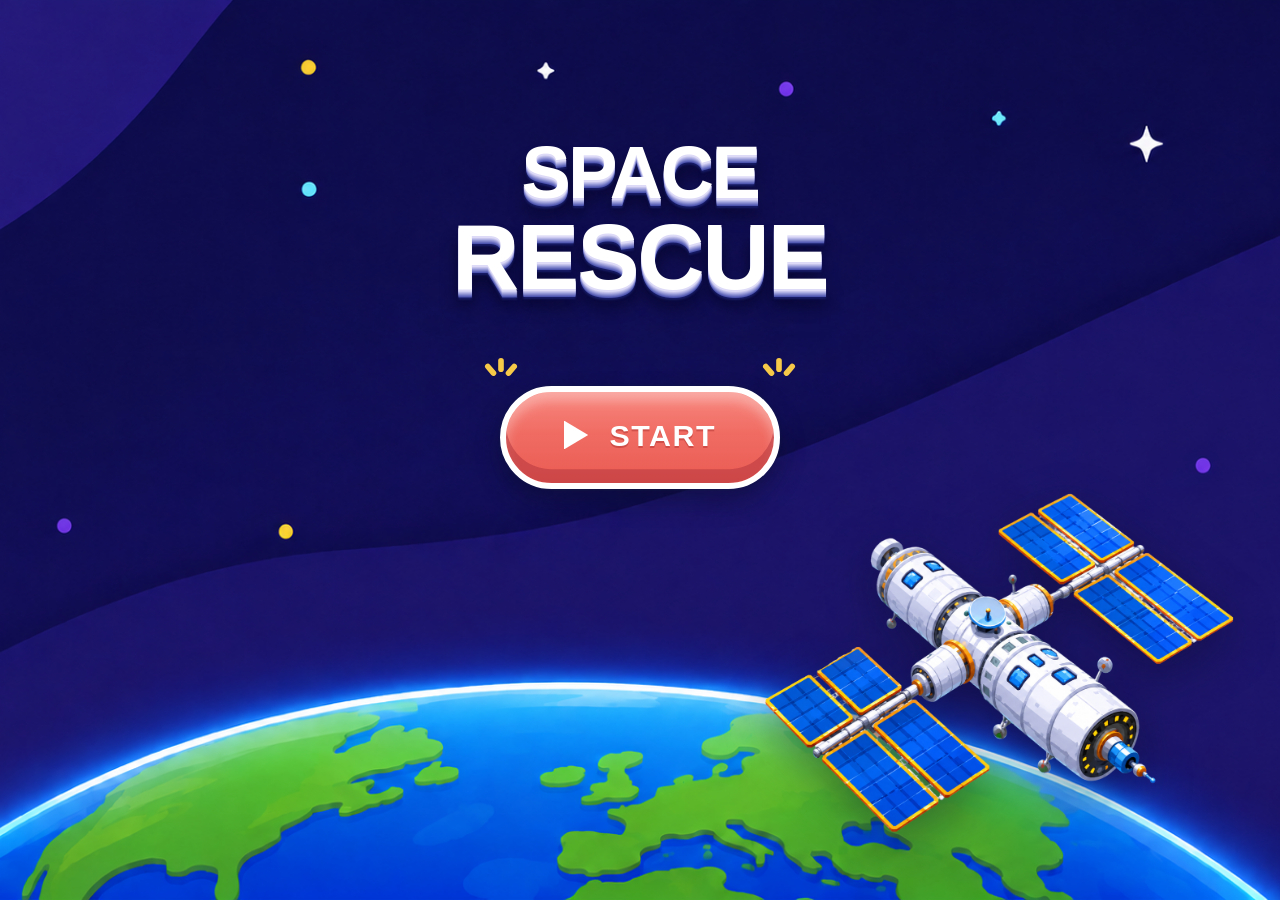
==== index.html @ 8f6629aa "Implement Space Rescue game with meteor defense mechanics, sound effects, background, and start scre" ====
<!DOCTYPE html>
<html lang="en">
<head>
  <meta charset="utf-8">
  <meta name="viewport" content="width=device-width, initial-scale=1">
  <title>Space Rescue</title>
  <link rel="stylesheet" href="css/space.css">
  <link rel="stylesheet" href="css/game.css">
</head>
<body class="pre-start">
  <canvas id="space-bg"></canvas>

  <!-- Starting screen: full-bleed cartoon backdrop, station + title + start -->
  <div id="start-screen">
    <img id="start-station" src="assets/spaceStation.png" alt="Space station orbiting above Earth">
    <div class="start-content">
      <h1 class="start-title">
        <span class="title-space">SPACE</span>
        <span class="title-rescue">RESCUE</span>
      </h1>
      <button type="button" id="start-btn">START</button>
    </div>
  </div>

  <!-- ============ Angle defence game ============ -->
  <div id="game">
    <!-- top banner: prompt on the left, meteor counter + lives on the right -->
    <div id="hud">
      <p id="prompt">Read the protractor — which angle is the meteor coming in on?</p>
      <div id="hud-stats">
        <span id="round-label">Meteor 1 / 8</span>
        <span id="lives" aria-label="Shields remaining"></span>
      </div>
    </div>

    <!-- play area: protractor rays, meteor, cannon -->
    <div id="arena">
      <svg id="angle-svg" aria-hidden="true"></svg>
      <img id="meteor" src="assets/meteor.png" alt="Incoming meteor">
      <div id="cannon">
        <img id="cannon-barrel" src="assets/Canon1.svg" alt="">
        <img id="cannon-base" src="assets/Canon2.svg" alt="Cannon">
      </div>
    </div>

    <!-- answer pad -->
    <div id="options" role="group" aria-label="Angle choices"></div>

    <!-- full-screen red wash when the cannon takes a hit -->
    <div id="damage-flash" aria-hidden="true"></div>

    <!-- end-of-run overlay -->
    <div id="result" class="hide">
      <h2 id="result-title">Mission complete</h2>
      <p id="result-text"></p>
      <button type="button" id="again-btn">PLAY AGAIN</button>
    </div>
  </div>

  <script src="export/space-background.js"></script>
  <script src="js/space-init.js"></script>
  <script src="js/sfx.js"></script>
  <script src="js/game.js"></script>
  <script src="js/start-screen.js"></script>
</body>
</html>
---- css/space.css ----
/* Space background styling — full-viewport canvas behind all content */
html, body {
  margin: 0;
  padding: 0;
  height: 100%;
  background: #0d1147;
  overflow: hidden;
}

#space-bg {
  position: fixed;
  inset: 0;
  width: 100%;
  height: 100%;
  display: block;
  z-index: 0;
}
---- css/game.css ----
/* ============ Space Rescue — angle defence game ============ */

#game {
  position: fixed;
  inset: 0;
  z-index: 1;
  display: flex;
  flex-direction: column;
  font-family: "Arial Rounded MT Bold", "Trebuchet MS", "Segoe UI", Verdana, sans-serif;
}

/* --- HUD banner --- */
#hud {
  display: flex;
  align-items: center;
  gap: 16px;
  margin: 18px 22px 0;
}

#prompt {
  flex: 1;
  margin: 0;
  padding: 0.7em 1.1em;
  border-radius: 14px;
  background: rgba(233, 238, 255, 0.94);
  color: #2b3fd1;
  font-size: clamp(0.95rem, 1.9vw, 1.25rem);
  font-weight: 700;
  box-shadow: 0 6px 18px rgba(5, 8, 30, 0.35);
  transition: background 0.25s ease, color 0.25s ease;
}

#prompt.good { background: rgba(224, 250, 227, 0.95); color: #157a3d; }
#prompt.bad  { background: rgba(255, 228, 226, 0.95); color: #c22a20; }

#hud-stats {
  display: flex;
  align-items: center;
  gap: 14px;
  padding: 0.55em 1em;
  border-radius: 14px;
  background: rgba(233, 238, 255, 0.94);
  color: #23307c;
  font-weight: 700;
  font-size: clamp(0.85rem, 1.6vw, 1.05rem);
  box-shadow: 0 6px 18px rgba(5, 8, 30, 0.35);
}

#lives { display: flex; gap: 5px; }

#lives i {
  width: 16px;
  height: 16px;
  border-radius: 50%;
  background: radial-gradient(circle at 35% 35%, #8fe4ff, #2b8fd6);
  box-shadow: 0 0 6px rgba(90, 190, 255, 0.8);
}

#lives i.lost {
  background: rgba(35, 48, 124, 0.25);
  box-shadow: none;
}

/* --- Arena --- */
#arena {
  position: relative;
  flex: 1;
  overflow: hidden;
}

#angle-svg {
  position: absolute;
  inset: 0;
  width: 100%;
  height: 100%;
}

#meteor {
  position: absolute;
  left: 0;
  top: 0;
  width: clamp(110px, 13vw, 190px);
  z-index: 4;                /* rides in front of the cannon on a collision */
  will-change: transform;
  pointer-events: none;
  -webkit-user-select: none;
  user-select: none;
  filter: drop-shadow(0 0 18px rgba(255, 160, 60, 0.55));
  visibility: hidden;
}

/* --- Cannon: dome base + pivoting barrel --- */
#cannon {
  position: absolute;
  left: 50%;
  bottom: 0;
  /* the dome art has ~7% transparent padding under its visible edge —
     sink by that much so the dome sits flush on the answer bar */
  transform: translateX(-50%) translateY(7%);
  width: clamp(190px, 22vw, 300px);
  pointer-events: none;
}

#cannon-base {
  position: relative;
  display: block;
  width: 100%;
  z-index: 2;
}

#cannon-barrel {
  position: absolute;
  left: 50%;
  bottom: 2%;
  width: 26%;
  z-index: 3;   /* housing rides in front of the dome, as in the concept art */
  /* pivot near the barrel's foot, at the dome's centre point */
  transform-origin: 50% 90%;
  transform: translateX(-50%) rotate(0deg);
  transition: transform 0.28s cubic-bezier(0.34, 1.4, 0.5, 1);
}

/* cannon bolt */
.bolt {
  position: absolute;
  left: 0;
  top: 0;
  width: 46px;
  height: 10px;
  border-radius: 6px;
  background: linear-gradient(90deg, rgba(120, 220, 255, 0), #baf1ff 55%, #ffffff);
  box-shadow: 0 0 14px rgba(120, 220, 255, 0.9);
  pointer-events: none;
}

/* meteor explosion: flash core + expanding ring */
.burst {
  position: absolute;
  z-index: 5;
  width: 24px;
  height: 24px;
  margin: -12px;
  border-radius: 50%;
  background: radial-gradient(circle, #fff8dd 0%, #ffd45e 40%, rgba(255, 122, 40, 0.85) 70%, transparent 72%);
  pointer-events: none;
  animation: burst-pop 0.55s ease-out forwards;
}

.burst::after {
  content: "";
  position: absolute;
  inset: -8px;
  border-radius: 50%;
  border: 4px solid rgba(255, 205, 110, 0.9);
  animation: burst-ring 0.55s ease-out forwards;
}

@keyframes burst-pop {
  0%   { transform: scale(0.4); opacity: 1; }
  70%  { transform: scale(4.2); opacity: 0.9; }
  100% { transform: scale(5.2); opacity: 0; }
}

@keyframes burst-ring {
  0%   { transform: scale(0.4); opacity: 1; }
  100% { transform: scale(3.4); opacity: 0; }
}

/* bigger, angrier variant for a cannon strike */
.burst.big { animation-duration: 0.75s; }
.burst.big::after { border-width: 6px; }

/* glowing debris flung out of an explosion; --dx/--dy set per particle */
.spark {
  position: absolute;
  z-index: 5;
  width: 9px;
  height: 9px;
  margin: -4.5px;
  border-radius: 50%;
  background: radial-gradient(circle at 35% 35%, #fff3c4, #ffb43d 60%, #ff7a28);
  box-shadow: 0 0 8px rgba(255, 170, 60, 0.9);
  pointer-events: none;
  animation: spark-fly 0.8s cubic-bezier(0.15, 0.6, 0.4, 1) forwards;
}

@keyframes spark-fly {
  0%   { transform: translate(0, 0) scale(1.1); opacity: 1; }
  100% { transform: translate(var(--dx), var(--dy)) scale(0.25); opacity: 0; }
}

/* soft smoke puffs that drift up and thin out after a strike */
.smoke {
  position: absolute;
  z-index: 5;
  width: 80px;
  height: 80px;
  margin: -40px;
  border-radius: 50%;
  background: radial-gradient(circle at 45% 40%,
    rgba(225, 228, 240, 0.9) 0%, rgba(168, 172, 192, 0.65) 40%,
    rgba(120, 124, 148, 0.35) 60%, transparent 74%);
  pointer-events: none;
  animation: smoke-rise 1.7s ease-out forwards;
}

@keyframes smoke-rise {
  0%   { transform: translate(var(--dx), 10px) scale(0.35); opacity: 0; }
  15%  { opacity: 0.95; }
  100% { transform: translate(calc(var(--dx) * 2.4), -150px) scale(2.3); opacity: 0; }
}

/* --- Answer pad --- */
#options {
  display: flex;
  gap: clamp(10px, 2vw, 26px);
  justify-content: center;
  padding: 16px clamp(12px, 4vw, 60px) 20px;
  background: rgba(233, 238, 255, 0.10);
  -webkit-backdrop-filter: blur(2px);
  backdrop-filter: blur(2px);
}

.opt-btn {
  flex: 1;
  max-width: 220px;
  padding: 0.75em 0.5em;
  cursor: pointer;
  border: 3px solid #ffffff;
  border-radius: 16px;
  background: linear-gradient(180deg, #f6f9ff 0%, #dfe7fb 100%);
  color: #23307c;
  font-family: inherit;
  font-size: clamp(1.05rem, 2.2vw, 1.5rem);
  font-weight: 800;
  box-shadow:
    inset 0 -0.28em 0 rgba(105, 122, 190, 0.35),
    0 8px 16px rgba(5, 8, 30, 0.4);
  transition: transform 0.1s ease;
  -webkit-tap-highlight-color: transparent;
}

.opt-btn:hover { transform: translateY(-2px); }
.opt-btn:active { transform: translateY(2px); }
.opt-btn:disabled { cursor: default; opacity: 0.85; }

.opt-btn.right {
  background: linear-gradient(180deg, #d9f7dd 0%, #a8e8b4 100%);
  color: #14672f;
  border-color: #eafff0;
}

.opt-btn.wrong {
  background: linear-gradient(180deg, #ffd9d5 0%, #f5a9a2 100%);
  color: #8f1f16;
  border-color: #ffecea;
}

/* --- Damage feedback --- */
#damage-flash {
  position: fixed;
  inset: 0;
  z-index: 5;
  background: radial-gradient(circle at 50% 85%, rgba(255, 60, 40, 0.55), rgba(200, 20, 10, 0.28));
  opacity: 0;
  pointer-events: none;
}

#damage-flash.on { animation: dmg-flash 0.6s ease-out; }

@keyframes dmg-flash {
  0% { opacity: 1; }
  100% { opacity: 0; }
}

#game.shake { animation: game-shake 0.5s linear; }

@keyframes game-shake {
  0%, 100% { transform: translate(0, 0); }
  10% { transform: translate(-14px, 6px); }
  25% { transform: translate(12px, -8px); }
  40% { transform: translate(-10px, -6px); }
  55% { transform: translate(9px, 7px); }
  70% { transform: translate(-6px, 3px); }
  85% { transform: translate(4px, -3px); }
}

/* --- End-of-run overlay --- */
#result {
  position: fixed;
  inset: 0;
  z-index: 6;
  display: flex;
  flex-direction: column;
  align-items: center;
  justify-content: center;
  gap: 0.4em;
  background: rgba(7, 10, 38, 0.82);
  transition: opacity 0.4s ease;
}

#result.hide { opacity: 0; pointer-events: none; }

#result h2 {
  margin: 0;
  color: #ffffff;
  font-size: clamp(2rem, 5.5vw, 3.6rem);
  text-shadow: 0 4px 0 rgba(30, 38, 110, 0.8), 0 8px 24px rgba(0, 0, 0, 0.6);
}

#result p {
  margin: 0 0 1.2em;
  color: #b9c5f5;
  font-size: clamp(1rem, 2.2vw, 1.4rem);
  font-weight: 700;
}

#again-btn {
  cursor: pointer;
  padding: 0.8em 2.4em;
  border: 5px solid #ffffff;
  border-radius: 999px;
  background: linear-gradient(180deg, #f8867e 0%, #ea5b53 100%);
  color: #ffffff;
  font-family: inherit;
  font-size: clamp(1.1rem, 2.4vw, 1.5rem);
  font-weight: 800;
  letter-spacing: 0.05em;
  box-shadow:
    inset 0 -0.4em 0 rgba(183, 55, 62, 0.55),
    0 12px 24px rgba(8, 12, 36, 0.45);
  -webkit-tap-highlight-color: transparent;
}

#again-btn:active { transform: translateY(3px); }

/* ============ Starting screen ============ */

/* game layer stays hidden until the mission starts */
body.pre-start #game {
  display: none;
}

#start-screen {
  position: fixed;
  inset: 0;
  z-index: 10;
  display: flex;
  align-items: center;
  justify-content: center;
  overflow: hidden;
  background: url("../assets/1stScreen.png") center / cover no-repeat #1c1c54;
  transition: opacity 0.7s ease;
}

#start-screen.hide {
  opacity: 0;
  pointer-events: none;
}

/* Space station over the horizon on the right, as in the reference art */
#start-station {
  position: absolute;
  left: 78%;
  bottom: 4vh;
  transform: translateX(-50%);
  width: clamp(340px, 38vw, 620px);
  height: auto;
  pointer-events: none;
  -webkit-user-select: none;
  user-select: none;
  -webkit-user-drag: none;
  filter: drop-shadow(0 14px 24px rgba(8, 12, 40, 0.45));
  animation: station-drift 6s ease-in-out infinite;
}

@keyframes station-drift {
  0%, 100% { transform: translateX(-50%) translateY(0); }
  50%      { transform: translateX(-50%) translateY(-10px); }
}

.start-content {
  position: absolute;
  top: 15vh;
  left: 0;
  right: 0;
  z-index: 1;
  text-align: center;
}

/* Cartoon two-line title: puffy 3D letters — white front, stacked pale
   lavender extrusion, deep blue edge, soft glow (per reference) */
.start-title {
  position: relative;
  display: flex;
  flex-direction: column;
  align-items: center;
  margin: 0;
  font-family: "Arial Rounded MT Bold", "Trebuchet MS", "Segoe UI", Verdana, sans-serif;
  font-weight: 900;
  line-height: 1.02;
  color: #ffffff;
  text-shadow:
    0 2px 0 #dcdaf7,                        /* lavender underside, darkening */
    0 3px 0 #c6c4ec,
    0 4px 0 #adaee2,
    0 5px 0 #9497d6,
    0 6px 0 #7b80c9,
    0 7px 0 #6369bb,
    0 8px 0 #4d54ad,
    0 10px 2px rgba(24, 30, 105, 0.9),      /* deep 3D edge */
    0 16px 16px rgba(0, 0, 24, 0.65);       /* ambient shadow */
}

.title-space {
  font-size: clamp(2.3rem, 6.8vw, 4.6rem);
  letter-spacing: -0.03em;
}

.title-rescue {
  font-size: clamp(2.9rem, 8.6vw, 5.8rem);
  letter-spacing: -0.02em;
}

/* tagline sits on a glowing flare line: line — TEXT — line */
.start-tagline {
  display: flex;
  align-items: center;
  justify-content: center;
  gap: 1em;
  margin: 0.9em 0 0;
  font-family: "Trebuchet MS", "Segoe UI", Verdana, sans-serif;
  font-size: clamp(0.85rem, 1.9vw, 1.15rem);
  font-weight: 700;
  letter-spacing: 0.3em;
  text-transform: uppercase;
  color: #55d6ff;
  text-shadow:
    0 0 10px rgba(85, 214, 255, 0.9),
    0 2px 10px rgba(0, 0, 0, 0.8);
}

.start-tagline::before,
.start-tagline::after {
  content: "";
  width: clamp(60px, 9vw, 130px);
  height: 2px;
  border-radius: 2px;
  box-shadow: 0 0 8px rgba(120, 220, 255, 0.9);
}

.start-tagline::before {
  background: linear-gradient(90deg, transparent, #a5ecff);
}

.start-tagline::after {
  background: linear-gradient(90deg, #a5ecff, transparent);
}

/* Start button: chunky cartoon pill — coral red body, thick white ring,
   darker bottom lip for the 3D toy look, yellow accent ticks above corners */
#start-btn {
  position: relative;
  display: inline-flex;
  align-items: center;
  justify-content: center;
  gap: 0.7em;
  cursor: pointer;
  margin-top: 9vh;
  padding: 0.85em 1.9em 1em;
  min-width: clamp(190px, 21vw, 280px);
  border: 6px solid #ffffff;
  border-radius: 999px;
  background: linear-gradient(180deg, #f8867e 0%, #f06c63 45%, #ea5b53 100%);
  font-family: "Arial Rounded MT Bold", "Trebuchet MS", "Segoe UI", Verdana, sans-serif;
  font-size: clamp(1.3rem, 2.8vw, 1.9rem);
  font-weight: 800;
  letter-spacing: 0.05em;
  color: #ffffff;
  text-shadow: 0 2px 0 rgba(178, 52, 48, 0.5);
  box-shadow:
    inset 0 -0.45em 0 rgba(183, 55, 62, 0.55),  /* darker bottom lip */
    inset 0 0.3em 0.35em rgba(255, 255, 255, 0.3), /* top highlight */
    0 0 0 2px rgba(20, 30, 70, 0.18),           /* soft outline past the ring */
    0 12px 24px rgba(8, 12, 36, 0.45);
  -webkit-tap-highlight-color: transparent;
  transition: transform 0.12s ease, box-shadow 0.12s ease;
}

/* white play triangle */
#start-btn::before {
  content: "";
  width: 0.8em;
  height: 0.95em;
  background: #ffffff;
  clip-path: polygon(0 0, 100% 50%, 0 100%);
  filter: drop-shadow(0 2px 0 rgba(178, 52, 48, 0.5));
}

/* yellow emphasis ticks bursting above each corner */
#start-btn::after {
  content: "";
  position: absolute;
  top: -34px;
  left: -24px;
  right: -24px;
  height: 34px;
  background:
    url("data:image/svg+xml,<svg xmlns='http://www.w3.org/2000/svg' viewBox='0 0 40 34'><g stroke='%23f7c948' stroke-width='6' stroke-linecap='round' fill='none'><line x1='20' y1='3' x2='20' y2='12'/><line x1='6' y1='9' x2='12' y2='16'/><line x1='34' y1='9' x2='28' y2='16'/></g></svg>") left top / 38px 32px no-repeat,
    url("data:image/svg+xml,<svg xmlns='http://www.w3.org/2000/svg' viewBox='0 0 40 34'><g stroke='%23f7c948' stroke-width='6' stroke-linecap='round' fill='none'><line x1='20' y1='3' x2='20' y2='12'/><line x1='6' y1='9' x2='12' y2='16'/><line x1='34' y1='9' x2='28' y2='16'/></g></svg>") right top / 38px 32px no-repeat;
  pointer-events: none;
}

#start-btn:hover {
  transform: translateY(-2px);
  background: linear-gradient(180deg, #fb928a 0%, #f3766d 45%, #ed655d 100%);
  box-shadow:
    inset 0 -0.45em 0 rgba(183, 55, 62, 0.55),
    inset 0 0.3em 0.35em rgba(255, 255, 255, 0.35),
    0 0 0 2px rgba(20, 30, 70, 0.18),
    0 16px 28px rgba(8, 12, 36, 0.5);
}

#start-btn:active {
  transform: translateY(3px);
  box-shadow:
    inset 0 -0.15em 0 rgba(183, 55, 62, 0.55),
    inset 0 0.35em 0.5em rgba(140, 35, 32, 0.35),
    0 0 0 2px rgba(20, 30, 70, 0.18),
    0 6px 14px rgba(8, 12, 36, 0.45);
}
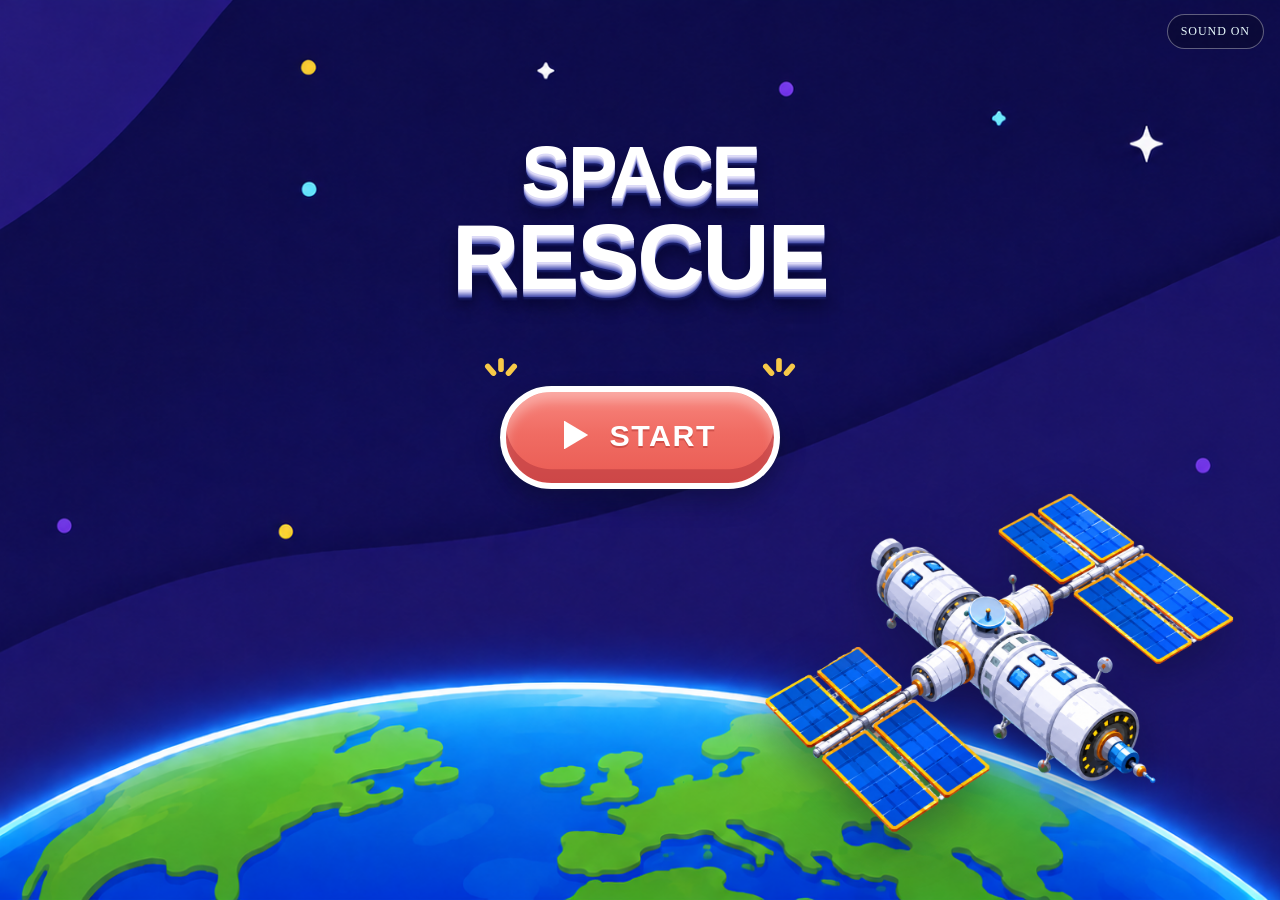
==== commit 002c7586: "Add sound toggle button and enhance sound effects for gameplay" ====
--- a/index.html
+++ b/index.html
@@ -30,6 +30,7 @@
       <div id="hud-stats">
         <span id="round-label">Meteor 1 / 8</span>
         <span id="lives" aria-label="Shields remaining"></span>
+        <button type="button" id="mute-btn" aria-label="Toggle sound">SOUND ON</button>
       </div>
     </div>
 
@@ -62,5 +63,25 @@
   <script src="js/sfx.js"></script>
   <script src="js/game.js"></script>
   <script src="js/start-screen.js"></script>
+  <script>
+    (function () {
+      const b = document.getElementById('mute-btn');
+      const slot = document.getElementById('hud-stats');
+      document.body.appendChild(b);
+      document.getElementById('start-btn').addEventListener('click', () => slot.appendChild(b));
+      window.addEventListener('keydown', function once(e) {
+        if (e.key !== 'Enter' && e.key !== ' ') return;
+        window.removeEventListener('keydown', once);
+        slot.appendChild(b);
+      });
+      const paint = () => {
+        const m = SFX.isMuted();
+        b.textContent = m ? 'SOUND OFF' : 'SOUND ON';
+        b.classList.toggle('off', m);
+      };
+      b.addEventListener('click', () => { SFX.toggleMute(); paint(); });
+      paint();
+    })();
+  </script>
 </body>
 </html>
--- a/css/game.css
+++ b/css/game.css
@@ -529,3 +529,31 @@
     0 0 0 2px rgba(20, 30, 70, 0.18),
     0 6px 14px rgba(8, 12, 36, 0.45);
 }
+
+/* sound toggle — lives in the HUD pill; floats in the corner before the mission starts */
+#mute-btn {
+  font: inherit;
+  font-size: 0.72em;
+  letter-spacing: 0.08em;
+  padding: 0.35em 0.7em;
+  border-radius: 999px;
+  border: 1.5px solid rgba(35, 48, 124, 0.35);
+  background: transparent;
+  color: #23307c;
+  cursor: pointer;
+}
+#mute-btn:hover { border-color: #2b3fd1; background: rgba(43, 63, 209, 0.08); }
+#mute-btn.off { color: #7c85b8; border-color: rgba(35, 48, 124, 0.18); }
+
+body.pre-start #mute-btn {
+  position: fixed;
+  top: 14px;
+  right: 16px;
+  z-index: 60;
+  border-color: rgba(255, 255, 255, 0.35);
+  background: rgba(10, 10, 42, 0.55);
+  color: #eafcff;
+  font-size: 12px;
+  padding: 9px 13px;
+}
+body.pre-start #mute-btn:hover { border-color: #7ef06e; color: #7ef06e; background: rgba(10, 10, 42, 0.7); }
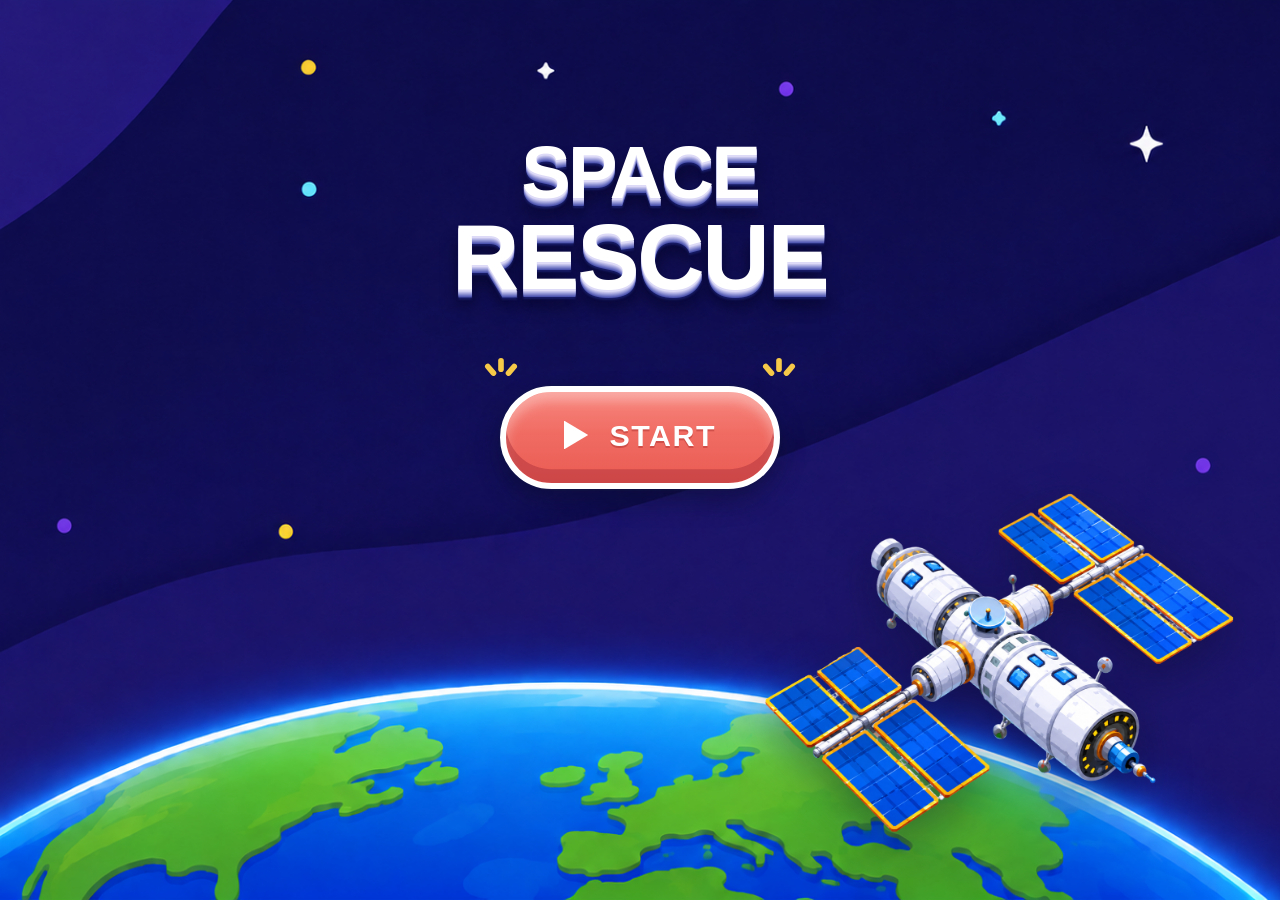
==== commit 1e7f39b1: "Add shared CSS styles for instruction panel and splash screens - Introduced `panel.css` for the inst" ====
--- a/index.html
+++ b/index.html
@@ -5,7 +5,11 @@
   <meta name="viewport" content="width=device-width, initial-scale=1">
   <title>Space Rescue</title>
   <link rel="stylesheet" href="css/space.css">
+  <link rel="stylesheet" href="css/panel.css">
   <link rel="stylesheet" href="css/game.css">
+  <link rel="stylesheet" href="css/intro.css">
+  <link rel="stylesheet" href="css/lesson.css">
+  <link rel="stylesheet" href="css/splash.css">
 </head>
 <body class="pre-start">
   <canvas id="space-bg"></canvas>
@@ -22,26 +26,84 @@
     </div>
   </div>
 
+  <!-- ============ Narrated intro: three story cards after START ============ -->
+  <div id="intro" class="hide" hidden>
+    <button type="button" id="intro-skip">SKIP ▸</button>
+
+    <!-- Hook 1 — context: meteors streak toward the station -->
+    <section class="slide">
+      <div class="scene">
+        <img class="intro-station" src="assets/spaceStation.png" alt="Space station orbiting Earth">
+        <img class="intro-meteor m1" src="assets/comet.svg" alt="">
+        <img class="intro-meteor m2" src="assets/comet.svg" alt="">
+        <img class="intro-meteor m3" src="assets/comet.svg" alt="">
+      </div>
+      <div class="narrator">
+        <span class="who">NARRATOR:</span>
+        <p class="line"></p>
+      </div>
+    </section>
+
+    <!-- Hook 2 — the problem: our cannon, aim unsolved -->
+    <section class="slide">
+      <div class="scene">
+        <div class="intro-cannon">
+          <img class="intro-barrel" src="assets/Canon1.svg" alt="">
+          <img class="intro-base" src="assets/Camnono.png" alt="Defence cannon">
+        </div>
+        <svg class="warn" viewBox="0 0 64 64" aria-hidden="true">
+          <path d="M32 6 60 56 H4 Z" fill="none" stroke="#ff4b3e" stroke-width="5" stroke-linejoin="round"/>
+          <line x1="32" y1="24" x2="32" y2="40" stroke="#ff4b3e" stroke-width="5" stroke-linecap="round"/>
+          <circle cx="32" cy="48" r="3.2" fill="#ff4b3e"/>
+        </svg>
+      </div>
+      <div class="narrator">
+        <span class="who">NARRATOR:</span>
+        <p class="line"></p>
+      </div>
+    </section>
+
+    <!-- Hook 3 — introduce angles: live protractor sweep on the cannon -->
+    <section class="slide">
+      <div class="scene">
+        <svg id="angle-demo" viewBox="0 0 640 400" aria-hidden="true">
+          <line class="demo-base" x1="150" y1="330" x2="610" y2="330"/>
+          <line class="demo-ray" x1="150" y1="330" x2="490" y2="330"/>
+          <path class="demo-arc" d="" fill="none"/>
+          <!-- Camnono.png's dome is wider relative to its height than the old
+               Canon2.svg art — height kept the same (matches the barrel's
+               calibrated foot position) and width recomputed to its true
+               aspect, recentred under the barrel's x=150 pivot -->
+          <image href="assets/Camnono.png" x="46.4" y="194.8" width="207.1" height="143.8"/>
+          <image class="demo-barrel" href="assets/Canon1.svg" x="125.3" y="197.25" width="49.4" height="147.5"/>
+        </svg>
+      </div>
+      <div class="narrator">
+        <span class="who">NARRATOR:</span>
+        <p class="line"></p>
+        <button type="button" id="lets-learn" hidden>LET’S LEARN ▸</button>
+      </div>
+    </section>
+  </div>
+
   <!-- ============ Angle defence game ============ -->
   <div id="game">
-    <!-- top banner: prompt on the left, meteor counter + lives on the right -->
+    <!-- top banner: just the shared instruction panel (no corner counter) -->
     <div id="hud">
-      <p id="prompt">Read the protractor — which angle is the meteor coming in on?</p>
-      <div id="hud-stats">
-        <span id="round-label">Meteor 1 / 8</span>
-        <span id="lives" aria-label="Shields remaining"></span>
-        <button type="button" id="mute-btn" aria-label="Toggle sound">SOUND ON</button>
-      </div>
+      <p id="prompt" class="info-panel">Read the protractor — which angle is the meteor coming in on?</p>
     </div>
 
     <!-- play area: protractor rays, meteor, cannon -->
     <div id="arena">
       <svg id="angle-svg" aria-hidden="true"></svg>
-      <img id="meteor" src="assets/meteor.png" alt="Incoming meteor">
+      <img id="meteor" src="assets/comet.svg" alt="Incoming meteor">
+      <canvas id="fx-canvas" aria-hidden="true"></canvas>
       <div id="cannon">
         <img id="cannon-barrel" src="assets/Canon1.svg" alt="">
-        <img id="cannon-base" src="assets/Canon2.svg" alt="Cannon">
+        <img id="cannon-base" src="assets/Camnono.png" alt="Cannon">
       </div>
+      <!-- shield lamps: ground level, clear of every meteor approach path -->
+      <span id="lives" aria-label="Shields remaining"></span>
     </div>
 
     <!-- answer pad -->
@@ -50,38 +112,46 @@
     <!-- full-screen red wash when the cannon takes a hit -->
     <div id="damage-flash" aria-hidden="true"></div>
 
-    <!-- end-of-run overlay -->
-    <div id="result" class="hide">
-      <h2 id="result-title">Mission complete</h2>
-      <p id="result-text"></p>
-      <button type="button" id="again-btn">PLAY AGAIN</button>
+    <!-- end-of-run scoreboard — same splash design as the start screen -->
+    <div id="result" class="splash hide">
+      <div class="splash-hills" aria-hidden="true"></div>
+      <img class="splash-comet" src="assets/comet.svg" alt="" aria-hidden="true">
+      <i class="splash-star s1"></i><i class="splash-star s2"></i><i class="splash-star s3"></i>
+      <i class="splash-star s4"></i><i class="splash-star s5"></i>
+      <h2 id="result-title" class="splash-title">MISSION COMPLETE</h2>
+      <p id="result-text" class="splash-sub"></p>
+      <div class="splash-stats">
+        <div class="splash-stat"><b id="stat-hits">0</b><span>METEORS DOWN</span></div>
+        <div class="splash-stat"><b id="stat-shields">0</b><span>SHIELDS LEFT</span></div>
+      </div>
+      <svg class="splash-cannon" viewBox="20 190 260 145" aria-hidden="true">
+        <path class="fc-arc" d="M 30 330 A 120 120 0 0 1 270 330" fill="none"/>
+        <g class="fc-ticks">
+          <line x1="262" y1="330" x2="274" y2="330"/>
+          <line x1="247" y1="274" x2="257.4" y2="268"/>
+          <line x1="206" y1="233" x2="212" y2="222.6"/>
+          <line x1="150" y1="218" x2="150" y2="206"/>
+          <line x1="94" y1="233" x2="88" y2="222.6"/>
+          <line x1="53" y1="274" x2="42.6" y2="268"/>
+          <line x1="38" y1="330" x2="26" y2="330"/>
+        </g>
+        <path class="fc-disc" d="M 70 330 A 80 80 0 0 1 230 330 Z"/>
+        <path class="fc-ring" d="M 95 330 A 55 55 0 0 1 205 330" fill="none"/>
+        <image href="assets/Camnono.png" x="46.4" y="194.8" width="207.1" height="143.8"/>
+        <image href="assets/Canon1.svg" x="125.3" y="197.25" width="49.4" height="147.5"/>
+      </svg>
+      <button type="button" id="again-btn" class="splash-btn">PLAY AGAIN ▸</button>
+      <p class="splash-tap">✦&nbsp; Tap to fly again &nbsp;✦</p>
     </div>
   </div>
 
   <script src="export/space-background.js"></script>
   <script src="js/space-init.js"></script>
   <script src="js/sfx.js"></script>
+  <script src="js/fire-fx.js"></script>
   <script src="js/game.js"></script>
+  <script src="js/intro.js"></script>
+  <script src="js/lesson.js"></script>
   <script src="js/start-screen.js"></script>
-  <script>
-    (function () {
-      const b = document.getElementById('mute-btn');
-      const slot = document.getElementById('hud-stats');
-      document.body.appendChild(b);
-      document.getElementById('start-btn').addEventListener('click', () => slot.appendChild(b));
-      window.addEventListener('keydown', function once(e) {
-        if (e.key !== 'Enter' && e.key !== ' ') return;
-        window.removeEventListener('keydown', once);
-        slot.appendChild(b);
-      });
-      const paint = () => {
-        const m = SFX.isMuted();
-        b.textContent = m ? 'SOUND OFF' : 'SOUND ON';
-        b.classList.toggle('off', m);
-      };
-      b.addEventListener('click', () => { SFX.toggleMute(); paint(); });
-      paint();
-    })();
-  </script>
 </body>
 </html>
--- a/css/panel.css
+++ b/css/panel.css
@@ -0,0 +1,58 @@
+/* ============ Space Rescue — shared instruction panel ============
+   The white narrator/instruction card used across the whole game: the
+   lesson's narration + challenge cards (#lesson-say) and the mission
+   prompt during play (#prompt).
+
+   The palette lives here as tokens so every screen's card stays the same
+   design by construction. `.info-panel` is the ready-made one-element
+   card (accent bar + text); screens that need a richer inner layout
+   (the lesson's line + hint) style their own inside, but pull the same
+   tokens for the shell. */
+
+:root {
+  --panel-border: rgba(136, 219, 255, 0.95);
+  --panel-bg: linear-gradient(180deg, #ffffff 0%, #f4f8ff 55%, #e9f1fe 100%);
+  --panel-radius: 30px;
+  --panel-ink: #1e2a66;
+  --panel-accent: linear-gradient(180deg, #8fe0ff, #4db9f0);
+  --panel-glow:
+    0 0 0 5px rgba(88, 189, 255, 0.25),
+    0 0 28px rgba(64, 170, 255, 0.55),
+    0 14px 30px rgba(3, 10, 40, 0.45),
+    inset 0 2px 8px rgba(255, 255, 255, 0.9);
+
+  /* challenge/answer states */
+  --panel-border-task: rgba(255, 205, 100, 0.95);
+  --panel-accent-task: linear-gradient(180deg, #ffd75e, #f0a12f);
+  --panel-glow-task:
+    0 0 0 5px rgba(255, 190, 80, 0.25),
+    0 0 28px rgba(255, 170, 60, 0.45),
+    0 14px 30px rgba(3, 10, 40, 0.45),
+    inset 0 2px 8px rgba(255, 255, 255, 0.9);
+}
+
+/* one-element card: accent bar beside its own text */
+.info-panel {
+  box-sizing: border-box;
+  display: grid;
+  grid-template-columns: 10px 1fr;
+  column-gap: 22px;
+  align-items: center;
+  margin: 0;
+  padding: 1.15em 1.9em 1.15em 1.55em;
+  border: 3px solid var(--panel-border);
+  border-radius: var(--panel-radius);
+  background: var(--panel-bg);
+  box-shadow: var(--panel-glow);
+  color: var(--panel-ink);
+  font-weight: 800;
+  text-shadow: 0 1px 0 rgba(255, 255, 255, 0.85);
+}
+
+.info-panel::before {
+  content: "";
+  align-self: stretch;
+  min-height: 1.4em;
+  border-radius: 999px;
+  background: var(--panel-accent);
+}
--- a/css/game.css
+++ b/css/game.css
@@ -10,54 +10,58 @@
 }
 
 /* --- HUD banner --- */
+/* the mission prompt is the shared .info-panel card (css/panel.css),
+   centred at the top exactly like the lesson's narrator card */
 #hud {
   display: flex;
+  flex-direction: column;
   align-items: center;
-  gap: 16px;
+  gap: 10px;
   margin: 18px 22px 0;
 }
 
 #prompt {
-  flex: 1;
-  margin: 0;
-  padding: 0.7em 1.1em;
-  border-radius: 14px;
-  background: rgba(233, 238, 255, 0.94);
-  color: #2b3fd1;
+  width: fit-content;
+  max-width: min(860px, 100%);
   font-size: clamp(0.95rem, 1.9vw, 1.25rem);
-  font-weight: 700;
-  box-shadow: 0 6px 18px rgba(5, 8, 30, 0.35);
-  transition: background 0.25s ease, color 0.25s ease;
-}
-
-#prompt.good { background: rgba(224, 250, 227, 0.95); color: #157a3d; }
-#prompt.bad  { background: rgba(255, 228, 226, 0.95); color: #c22a20; }
-
-#hud-stats {
-  display: flex;
-  align-items: center;
-  gap: 14px;
-  padding: 0.55em 1em;
-  border-radius: 14px;
-  background: rgba(233, 238, 255, 0.94);
-  color: #23307c;
-  font-weight: 700;
-  font-size: clamp(0.85rem, 1.6vw, 1.05rem);
-  box-shadow: 0 6px 18px rgba(5, 8, 30, 0.35);
-}
-
-#lives { display: flex; gap: 5px; }
+  transition: background 0.25s ease, color 0.25s ease, border-color 0.25s ease;
+}
+
+#prompt.good {
+  background: linear-gradient(180deg, #f2fff4 0%, #ddf8e2 100%);
+  border-color: rgba(126, 240, 110, 0.75);
+  color: #157a3d;
+}
+#prompt.good::before { background: linear-gradient(180deg, #a8e8b4, #4cbf4e); }
+
+#prompt.bad {
+  background: linear-gradient(180deg, #fff3f2 0%, #ffe1de 100%);
+  border-color: rgba(255, 122, 110, 0.75);
+  color: #c22a20;
+}
+#prompt.bad::before { background: linear-gradient(180deg, #f5a9a2, #ea5b53); }
+
+/* shield lamps — parked at ground level in the arena's bottom-left, where
+   no approach path ever reaches (meteors all terminate at the dome) */
+#lives {
+  position: absolute;
+  left: 26px;
+  bottom: 20px;
+  z-index: 5;
+  display: flex;
+  gap: 7px;
+}
 
 #lives i {
-  width: 16px;
-  height: 16px;
+  width: 15px;
+  height: 15px;
   border-radius: 50%;
   background: radial-gradient(circle at 35% 35%, #8fe4ff, #2b8fd6);
-  box-shadow: 0 0 6px rgba(90, 190, 255, 0.8);
+  box-shadow: 0 0 8px rgba(90, 190, 255, 0.85);
 }
 
 #lives i.lost {
-  background: rgba(35, 48, 124, 0.25);
+  background: rgba(255, 255, 255, 0.16);
   box-shadow: none;
 }
 
@@ -68,11 +72,16 @@
   overflow: hidden;
 }
 
+/* protractor guides (horizon, approach ray, arc). z-index 4 lifts them over
+   the cannon (dome 2, barrel 3) so the ray the player is reading is never
+   buried; the meteor and its fire share z 4 but come later in the DOM, so
+   they still burn in front of the lines. */
 #angle-svg {
   position: absolute;
   inset: 0;
   width: 100%;
   height: 100%;
+  z-index: 4;
 }
 
 #meteor {
@@ -87,6 +96,27 @@
   user-select: none;
   filter: drop-shadow(0 0 18px rgba(255, 160, 60, 0.55));
   visibility: hidden;
+  /* uneven brightness/glow flicker so the painted flame reads as burning */
+  animation: meteor-blaze 0.44s linear infinite;
+}
+
+@keyframes meteor-blaze {
+  0%, 100% { filter: drop-shadow(0 0 16px rgba(255, 150, 50, 0.55)) brightness(1); }
+  22%      { filter: drop-shadow(0 0 28px rgba(255, 190, 80, 0.8))  brightness(1.13) saturate(1.2); }
+  41%      { filter: drop-shadow(0 0 18px rgba(255, 120, 30, 0.6))  brightness(0.96); }
+  60%      { filter: drop-shadow(0 0 32px rgba(255, 205, 95, 0.85)) brightness(1.09) saturate(1.12); }
+  81%      { filter: drop-shadow(0 0 22px rgba(255, 140, 45, 0.65)) brightness(1.02); }
+}
+
+/* particle layer: painted right above the meteor art (same z-index, later in
+   the DOM) so live flames lick over the rock's edges */
+#fx-canvas {
+  position: absolute;
+  inset: 0;
+  width: 100%;
+  height: 100%;
+  z-index: 4;
+  pointer-events: none;
 }
 
 /* --- Cannon: dome base + pivoting barrel --- */
@@ -94,9 +124,10 @@
   position: absolute;
   left: 50%;
   bottom: 0;
-  /* the dome art has ~7% transparent padding under its visible edge —
-     sink by that much so the dome sits flush on the answer bar */
-  transform: translateX(-50%) translateY(7%);
+  /* keep the whole art (incl. its ~7% transparent bottom padding) inside
+     the arena, so the pivot at the visible dome base stays above the clip
+     edge and the horizon line can run exactly through it */
+  transform: translateX(-50%);
   width: clamp(190px, 22vw, 300px);
   pointer-events: none;
 }
@@ -231,8 +262,9 @@
   background: linear-gradient(180deg, #f6f9ff 0%, #dfe7fb 100%);
   color: #23307c;
   font-family: inherit;
-  font-size: clamp(1.05rem, 2.2vw, 1.5rem);
+  font-size: clamp(0.9rem, 1.8vw, 1.3rem);
   font-weight: 800;
+  white-space: nowrap;
   box-shadow:
     inset 0 -0.28em 0 rgba(105, 122, 190, 0.35),
     0 8px 16px rgba(5, 8, 30, 0.4);
@@ -286,53 +318,17 @@
 }
 
 /* --- End-of-run overlay --- */
+/* end-of-run scoreboard: visuals come from the shared .splash component
+   (css/splash.css) — only its full-screen placement lives here */
 #result {
   position: fixed;
   inset: 0;
   z-index: 6;
-  display: flex;
-  flex-direction: column;
-  align-items: center;
-  justify-content: center;
-  gap: 0.4em;
-  background: rgba(7, 10, 38, 0.82);
+  background: #131a4d;
   transition: opacity 0.4s ease;
 }
 
 #result.hide { opacity: 0; pointer-events: none; }
-
-#result h2 {
-  margin: 0;
-  color: #ffffff;
-  font-size: clamp(2rem, 5.5vw, 3.6rem);
-  text-shadow: 0 4px 0 rgba(30, 38, 110, 0.8), 0 8px 24px rgba(0, 0, 0, 0.6);
-}
-
-#result p {
-  margin: 0 0 1.2em;
-  color: #b9c5f5;
-  font-size: clamp(1rem, 2.2vw, 1.4rem);
-  font-weight: 700;
-}
-
-#again-btn {
-  cursor: pointer;
-  padding: 0.8em 2.4em;
-  border: 5px solid #ffffff;
-  border-radius: 999px;
-  background: linear-gradient(180deg, #f8867e 0%, #ea5b53 100%);
-  color: #ffffff;
-  font-family: inherit;
-  font-size: clamp(1.1rem, 2.4vw, 1.5rem);
-  font-weight: 800;
-  letter-spacing: 0.05em;
-  box-shadow:
-    inset 0 -0.4em 0 rgba(183, 55, 62, 0.55),
-    0 12px 24px rgba(8, 12, 36, 0.45);
-  -webkit-tap-highlight-color: transparent;
-}
-
-#again-btn:active { transform: translateY(3px); }
 
 /* ============ Starting screen ============ */
 
@@ -530,30 +526,3 @@
     0 6px 14px rgba(8, 12, 36, 0.45);
 }
 
-/* sound toggle — lives in the HUD pill; floats in the corner before the mission starts */
-#mute-btn {
-  font: inherit;
-  font-size: 0.72em;
-  letter-spacing: 0.08em;
-  padding: 0.35em 0.7em;
-  border-radius: 999px;
-  border: 1.5px solid rgba(35, 48, 124, 0.35);
-  background: transparent;
-  color: #23307c;
-  cursor: pointer;
-}
-#mute-btn:hover { border-color: #2b3fd1; background: rgba(43, 63, 209, 0.08); }
-#mute-btn.off { color: #7c85b8; border-color: rgba(35, 48, 124, 0.18); }
-
-body.pre-start #mute-btn {
-  position: fixed;
-  top: 14px;
-  right: 16px;
-  z-index: 60;
-  border-color: rgba(255, 255, 255, 0.35);
-  background: rgba(10, 10, 42, 0.55);
-  color: #eafcff;
-  font-size: 12px;
-  padding: 9px 13px;
-}
-body.pre-start #mute-btn:hover { border-color: #7ef06e; color: #7ef06e; background: rgba(10, 10, 42, 0.7); }
--- a/css/intro.css
+++ b/css/intro.css
@@ -0,0 +1,238 @@
+/* ============ Space Rescue — narrated intro cards ============ */
+
+#intro {
+  position: fixed;
+  inset: 0;
+  z-index: 40;   /* over the start screen's fade-out */
+  font-family: "Arial Rounded MT Bold", "Trebuchet MS", "Segoe UI", Verdana, sans-serif;
+  /* translucent, so the live starfield canvas stays visible behind the cards */
+  background: radial-gradient(circle at 50% 115%,
+    rgba(43, 50, 130, 0.55), rgba(7, 10, 38, 0.4) 60%);
+  transition: opacity 0.5s ease;
+}
+
+#intro.hide { opacity: 0; pointer-events: none; }
+
+#intro-skip {
+  position: absolute;
+  top: 16px;
+  right: 18px;
+  z-index: 3;
+  cursor: pointer;
+  padding: 8px 14px;
+  border: 1.5px solid rgba(255, 255, 255, 0.4);
+  border-radius: 999px;
+  background: rgba(10, 10, 42, 0.55);
+  color: #eafcff;
+  font: inherit;
+  font-size: 13px;
+  font-weight: 700;
+  letter-spacing: 0.08em;
+}
+#intro-skip:hover { border-color: #7ef06e; color: #7ef06e; }
+
+/* --- slides --- */
+.slide {
+  position: absolute;
+  inset: 0;
+  display: flex;
+  flex-direction: column;
+  opacity: 0;
+  pointer-events: none;
+  transform: translateY(16px);
+  transition: opacity 0.45s ease, transform 0.45s ease;
+}
+.slide.on { opacity: 1; pointer-events: auto; transform: none; }
+
+.scene {
+  position: relative;
+  flex: 1;
+  overflow: hidden;
+}
+
+/* --- narrator card — soft rounded white card, cyan glow ring,
+   light-blue accent bar (matches the lesson panel design) --- */
+.narrator {
+  position: relative;
+  box-sizing: border-box;
+  display: grid;
+  grid-template-columns: 9px 1fr;
+  column-gap: 18px;
+  margin: 0 auto clamp(20px, 5vh, 48px);
+  width: min(720px, calc(100% - 40px));
+  padding: 1.1em 1.6em 1.2em 1.35em;
+  border: 3px solid rgba(136, 219, 255, 0.95);
+  border-radius: 26px;
+  background: linear-gradient(180deg, #ffffff 0%, #f4f8ff 55%, #e9f1fe 100%);
+  box-shadow:
+    0 0 0 5px rgba(88, 189, 255, 0.25),
+    0 0 28px rgba(64, 170, 255, 0.5),
+    0 14px 34px rgba(0, 0, 12, 0.5);
+}
+
+.narrator::before {
+  content: "";
+  grid-row: 1 / span 2;
+  align-self: stretch;
+  border-radius: 999px;
+  background: linear-gradient(180deg, #8fe0ff, #4db9f0);
+}
+
+.narrator .who {
+  grid-column: 2;
+  display: block;
+  margin-bottom: 0.35em;
+  color: #3f7ae0;
+  font-size: clamp(0.8rem, 1.5vw, 0.95rem);
+  font-weight: 800;
+  letter-spacing: 0.14em;
+}
+
+.narrator .line {
+  grid-column: 2;
+  margin: 0;
+  min-height: 2.6em;
+  color: #1e2a66;
+  font-size: clamp(1rem, 2.2vw, 1.35rem);
+  font-weight: 800;
+  line-height: 1.35;
+  text-shadow: 0 1px 0 rgba(255, 255, 255, 0.85);
+}
+
+/* the last card ends on a call-to-action instead of auto-advancing */
+#lets-learn {
+  grid-column: 2;
+  justify-self: end;
+  margin-top: 0.9em;
+  cursor: pointer;
+  padding: 0.6em 1.7em;
+  border: 3px solid #ffffff;
+  border-radius: 999px;
+  background: linear-gradient(180deg, #57c8ff 0%, #2f7de0 100%);
+  color: #ffffff;
+  font: inherit;
+  font-size: clamp(0.95rem, 1.9vw, 1.2rem);
+  font-weight: 800;
+  letter-spacing: 0.06em;
+  text-shadow: 0 1px 0 rgba(20, 60, 130, 0.45);
+  box-shadow:
+    inset 0 -0.25em 0 rgba(23, 82, 160, 0.5),
+    0 8px 18px rgba(5, 8, 30, 0.35),
+    0 0 16px rgba(64, 170, 255, 0.45);
+  animation: learn-pop 0.4s cubic-bezier(0.3, 1.6, 0.5, 1);
+  transition: transform 0.1s ease;
+}
+#lets-learn:hover { transform: translateY(-2px); }
+#lets-learn:active { transform: translateY(2px); }
+#lets-learn[hidden] { display: none; }
+
+@keyframes learn-pop {
+  from { transform: scale(0.5); opacity: 0; }
+}
+
+/* --- hook 1: station under meteor fire --- */
+.intro-station {
+  position: absolute;
+  left: 26%;
+  top: 64%;
+  transform: translate(-50%, -50%);
+  width: clamp(280px, 36vw, 540px);
+  filter: drop-shadow(0 14px 24px rgba(8, 12, 40, 0.45));
+  animation: intro-drift 6s ease-in-out infinite;
+}
+
+@keyframes intro-drift {
+  0%, 100% { transform: translate(-50%, -50%); }
+  50%      { transform: translate(-50%, calc(-50% - 12px)); }
+}
+
+/* comet.svg natively points down-left (~35° below horizontal), which is the
+   exact streak direction — no rotation needed, just ride the vector */
+.intro-meteor {
+  position: absolute;
+  animation: intro-streak linear infinite;
+}
+.intro-meteor.m1 { top: -4%;  right: 4%;  width: clamp(110px, 12vw, 180px); animation-duration: 3.4s; }
+.intro-meteor.m2 { top: -12%; right: 26%; width: clamp(80px, 9vw, 130px);   animation-duration: 4.3s; animation-delay: 1.1s; }
+.intro-meteor.m3 { top: 6%;   right: -6%; width: clamp(64px, 7vw, 100px);   animation-duration: 5.2s; animation-delay: 2s; }
+
+/* streaks burn out high in the sky: short travel + early fade keeps every
+   meteor in the upper-right quadrant, clear of the station (which spans
+   roughly the left half below 40% height) */
+@keyframes intro-streak {
+  0%   { transform: translate(0, 0); opacity: 0; }
+  8%   { opacity: 1; }
+  58%  { opacity: 1; }
+  82%  { opacity: 0; }
+  100% { transform: translate(-19vw, 13vw); opacity: 0; }
+}
+
+/* --- hook 2: the cannon, aim unsolved --- */
+.intro-cannon {
+  position: absolute;
+  left: 50%;
+  bottom: 0;
+  transform: translateX(-50%) translateY(7%);
+  width: clamp(280px, 36vw, 460px);
+}
+
+.intro-cannon .intro-base {
+  position: relative;
+  display: block;
+  width: 100%;
+  z-index: 2;
+}
+
+.intro-cannon .intro-barrel {
+  position: absolute;
+  left: 50%;
+  bottom: 2%;
+  width: 26%;
+  z-index: 3;
+  transform-origin: 50% 90%;
+  animation: intro-sweep 2.3s ease-in-out infinite alternate;
+}
+
+@keyframes intro-sweep {
+  from { transform: translateX(-50%) rotate(-26deg); }
+  to   { transform: translateX(-50%) rotate(26deg); }
+}
+
+.warn {
+  position: absolute;
+  top: clamp(18px, 6vh, 60px);
+  right: clamp(60px, 14vw, 220px);
+  width: clamp(70px, 9vw, 120px);
+  filter: drop-shadow(0 0 14px rgba(255, 75, 62, 0.7));
+  animation: warn-pulse 1s ease-in-out infinite;
+}
+
+@keyframes warn-pulse {
+  0%, 100% { opacity: 0.55; transform: scale(1); }
+  50%      { opacity: 1;    transform: scale(1.08); }
+}
+
+/* --- hook 3: live protractor demo --- */
+#angle-demo {
+  position: absolute;
+  left: 50%;
+  top: 50%;
+  transform: translate(-50%, -50%);
+  width: min(92vw, 780px);
+  max-height: 100%;
+}
+
+#angle-demo .demo-base,
+#angle-demo .demo-ray {
+  stroke: #7ef06e;
+  stroke-width: 3;
+  stroke-dasharray: 10 9;
+  opacity: 0.85;
+}
+
+#angle-demo .demo-arc {
+  stroke: #ffd45e;
+  stroke-width: 3;
+  opacity: 0.9;
+}
+
--- a/css/lesson.css
+++ b/css/lesson.css
@@ -0,0 +1,572 @@
+/* ============ Space Rescue — angles teaching module ============ */
+
+#lesson {
+  position: fixed;
+  inset: 0;
+  z-index: 40;
+  display: flex;
+  flex-direction: column;
+  font-family: "Arial Rounded MT Bold", "Trebuchet MS", "Segoe UI", Verdana, sans-serif;
+  background: #0a1038;   /* teaching mode owns the whole screen */
+  cursor: pointer;
+  transition: opacity 0.5s ease;
+  -webkit-user-select: none;
+  user-select: none;     /* drags must never highlight the UI text */
+}
+
+/* the full-screen neon teaching board — everything sits on it */
+#lesson-board {
+  position: absolute;
+  inset: 12px;
+  border-radius: 26px;
+  background:
+    radial-gradient(120% 90% at 50% 0%, rgba(80, 110, 210, 0.22), transparent 60%),
+    repeating-linear-gradient(0deg, rgba(105, 150, 235, 0.13) 0 1.5px, transparent 1.5px 52px),
+    repeating-linear-gradient(90deg, rgba(105, 150, 235, 0.13) 0 1.5px, transparent 1.5px 52px),
+    linear-gradient(180deg, #162462 0%, #101c50 100%);
+  box-shadow: inset 0 0 90px rgba(4, 8, 34, 0.6);
+  pointer-events: none;
+}
+
+#lesson-board::before,
+#lesson-board::after {
+  content: "";
+  position: absolute;
+  inset: -3px;
+  border-radius: 29px;
+  padding: 3px;
+  background: linear-gradient(100deg, #4fd2ff 0%, #6f8cff 45%, #d97bff 100%);
+  -webkit-mask: linear-gradient(#000 0 0) content-box, linear-gradient(#000 0 0);
+  -webkit-mask-composite: xor;
+  mask: linear-gradient(#000 0 0) content-box, linear-gradient(#000 0 0);
+  mask-composite: exclude;
+}
+
+#lesson-board::before {
+  inset: -5px;
+  border-radius: 31px;
+  padding: 6px;
+  filter: blur(10px);
+  opacity: 0.85;
+}
+
+#lesson.hide { opacity: 0; pointer-events: none; }
+
+#lesson-skip {
+  position: absolute;
+  top: 30px;
+  right: 34px;
+  z-index: 5;
+  cursor: pointer;
+  padding: 8px 14px;
+  border: 1.5px solid rgba(255, 255, 255, 0.4);
+  border-radius: 999px;
+  background: rgba(10, 10, 42, 0.55);
+  color: #eafcff;
+  font: inherit;
+  font-size: 13px;
+  font-weight: 700;
+  letter-spacing: 0.08em;
+}
+#lesson-skip:hover { border-color: #7ef06e; color: #7ef06e; }
+
+/* narrator instruction panel — the shared card shell (tokens in
+   css/panel.css, same design as the game's mission prompt), with the
+   lesson's own inner layout for the line + TAP TO CONTINUE hint */
+#lesson-say {
+  position: relative;
+  z-index: 2;
+  box-sizing: border-box;
+  margin: 30px auto 0;
+  width: fit-content;
+  min-width: 320px;
+  max-width: min(780px, calc(100% - 120px));
+  border-radius: var(--panel-radius);
+  border: 3px solid var(--panel-border);
+  background: var(--panel-bg);
+  box-shadow: var(--panel-glow);
+}
+
+.say-inner {
+  display: grid;
+  grid-template-columns: 10px 1fr;
+  column-gap: 22px;
+  padding: 1.3em 1.9em 1em 1.55em;
+}
+
+/* the accent bar rides beside the headline only */
+.say-inner::before {
+  content: "";
+  grid-row: 1;
+  align-self: stretch;
+  min-height: 1.4em;
+  border-radius: 999px;
+  background: var(--panel-accent);
+}
+
+#lesson-say .line {
+  grid-column: 2;
+  min-width: 0;   /* let the 1fr track shrink so long lines wrap, not overflow */
+  margin: 0;
+  align-self: center;
+  color: #1e2a66;
+  font-size: clamp(1.05rem, 2.2vw, 1.55rem);
+  font-weight: 800;
+  line-height: 1.3;
+  text-shadow: 0 1px 0 rgba(255, 255, 255, 0.85);
+}
+
+#lesson-say .hint {
+  grid-column: 2;
+  margin-top: 0.55em;
+  text-align: right;
+  color: #3f7ae0;
+  font-size: clamp(0.66rem, 1.2vw, 0.8rem);
+  font-weight: 800;
+  letter-spacing: 0.16em;
+  animation: lesson-hint 1.4s ease-in-out infinite;
+}
+
+/* challenge dress: activity slides read as a question via the amber frame
+   alone, no badge text */
+#lesson-say.task {
+  border-color: var(--panel-border-task);
+  box-shadow: var(--panel-glow-task);
+}
+
+#lesson-say.task .say-inner::before {
+  background: var(--panel-accent-task);
+}
+
+@keyframes lesson-hint {
+  0%, 100% { opacity: 0.45; }
+  50%      { opacity: 1; }
+}
+
+/* --- drag dock: draggable labels float on the left of the board --- */
+#drag-dock {
+  position: absolute;
+  left: 2.5%;
+  top: 50%;
+  transform: translateY(-50%);
+  display: flex;
+  flex-direction: column;
+  gap: 12px;
+  width: min(240px, 20vw);
+  pointer-events: none;   /* only the chips themselves take input */
+}
+
+#drag-dock h4 {
+  margin: 0 0 2px;
+  color: #8fa2e8;
+  font-size: 12px;
+  font-weight: 800;
+  letter-spacing: 0.2em;
+}
+
+#drag-dock .lesson-drag {
+  position: relative;
+  display: block;
+  width: 100%;
+  margin: 0;
+  padding: 0.85em;
+  border-radius: 14px;
+  color: #23307c;
+  font-size: clamp(1rem, 1.6vw, 1.3rem);
+  text-align: center;
+}
+
+/* --- stage: transparent drawing area on the board --- */
+#lesson-scene {
+  position: relative;
+  flex: 1;
+  min-height: 0;
+  width: min(94vw, 1300px);
+  margin: 0 auto;
+}
+
+#lesson-stage {
+  width: 100%;
+  height: 100%;
+}
+
+#lesson-stage.draggable { cursor: grab; }
+
+.ls-ray {
+  stroke: #f4f6ff;
+  stroke-width: 7;
+  stroke-linecap: round;
+  filter: drop-shadow(0 0 7px rgba(150, 190, 255, 0.5));
+}
+
+.ls-ref {
+  stroke: #f4f6ff;
+  stroke-width: 5;
+  stroke-linecap: round;
+  stroke-dasharray: 14 13;
+  opacity: 0.75;
+}
+
+/* dotted leader arrow: drop zone → the feature it names. Once that label is
+   placed correctly it settles into a plain solid line (matching the zone's
+   green) instead of vanishing — a lasting confirmation, not a hint that pops */
+.ls-leader {
+  stroke: #ffd75e;
+  stroke-width: 6;
+  stroke-linecap: round;
+  stroke-dasharray: 0.1 12;
+  opacity: 0.95;
+  transition: stroke 0.3s ease, opacity 0.3s ease;
+  filter: drop-shadow(0 0 6px rgba(255, 205, 80, 0.65));
+}
+
+.ls-leader.done {
+  stroke: #57c46b;
+  stroke-dasharray: none;
+  opacity: 0.85;
+  filter: drop-shadow(0 0 5px rgba(87, 196, 107, 0.55));
+}
+
+#ls-arc {
+  stroke: rgba(240, 243, 255, 0.9);
+  stroke-width: 9;
+  stroke-linecap: round;
+  filter: drop-shadow(0 0 8px rgba(150, 190, 255, 0.55));
+}
+
+#ls-corner {
+  stroke: rgba(233, 236, 248, 0.9);
+  stroke-width: 7;
+  stroke-linejoin: miter;
+}
+
+#ls-pt {
+  fill: #ffffff;
+  filter: drop-shadow(0 0 12px rgba(150, 200, 255, 0.9));
+  transform-box: fill-box;
+  transform-origin: center;
+  animation: ls-pt-pulse 1.8s ease-in-out infinite;
+}
+
+@keyframes ls-pt-pulse {
+  0%, 100% { transform: scale(1); }
+  50%      { transform: scale(1.22); }
+}
+
+#ls-label {
+  fill: #ffffff;
+  font-size: 44px;
+  font-weight: 800;
+  transform-box: fill-box;
+  transform-origin: center;
+}
+
+#ls-label.pop { animation: ls-pop 0.45s cubic-bezier(0.3, 1.6, 0.5, 1); }
+
+@keyframes ls-pop {
+  from { transform: scale(0.35); opacity: 0; }
+}
+
+.ls-callout {
+  fill: #ffffff;
+  font-size: 40px;
+  font-weight: 800;
+}
+
+/* quiz cards */
+.ls-card { cursor: pointer; }
+.ls-card rect {
+  fill: rgba(18, 22, 44, 0.88);
+  stroke: rgba(140, 160, 255, 0.25);
+  stroke-width: 2;
+  transition: stroke 0.2s ease;
+}
+.ls-card:hover rect { stroke: rgba(140, 160, 255, 0.7); }
+.ls-card.right rect { stroke: #7ef06e; stroke-width: 5; }
+.ls-card.wrong rect { stroke: #ff5f54; stroke-width: 5; }
+
+.ls-mini-ray {
+  stroke: #f4f6ff;
+  stroke-width: 6;
+  stroke-linecap: round;
+}
+.ls-mini-arc {
+  stroke: rgba(233, 236, 248, 0.85);
+  stroke-width: 6;
+}
+
+.ls-recap-name {
+  fill: #ffd75e;
+  font-size: 30px;
+  font-weight: 800;
+  text-anchor: middle;
+}
+
+/* --- recap: interactive angle-explorer disc --- */
+.ae-disc {
+  fill: #ffffff;
+  filter: drop-shadow(0 12px 32px rgba(3, 10, 40, 0.55));
+}
+.ae-cross { stroke: rgba(35, 48, 124, 0.16); stroke-width: 2.5; }
+#ae-fill { fill: rgba(255, 176, 82, 0.32); }
+#ae-arc { stroke: #ff9f2e; stroke-width: 7; stroke-linecap: round; }
+.ae-ray { stroke: #f5a623; stroke-width: 11; stroke-linecap: round; }
+.ae-hub { fill: #ffffff; stroke: #4a6cf0; stroke-width: 6; }
+
+#ae-handle {
+  fill: #ffb340;
+  stroke: #ffffff;
+  stroke-width: 5;
+  filter: drop-shadow(0 0 10px rgba(255, 170, 60, 0.9));
+  transform-box: fill-box;
+  transform-origin: center;
+  animation: ae-pulse 1.6s ease-in-out infinite;
+}
+
+@keyframes ae-pulse {
+  0%, 100% { transform: scale(1); }
+  50%      { transform: scale(1.2); }
+}
+
+#ae-name {
+  fill: #ffd75e;
+  font-size: 42px;
+  font-weight: 800;
+}
+
+/* HTML overlay layer: drop zones, drag chips, external link */
+#lesson-zones {
+  position: absolute;
+  inset: 0;
+  pointer-events: none;
+}
+
+.lesson-zone {
+  position: absolute;
+  transform: translate(-50%, -50%);
+  box-sizing: border-box;
+  display: flex;
+  align-items: center;
+  justify-content: center;
+  min-width: 165px;
+  padding: 0.65em 1em;
+  border: 3px dashed #ffd75e;
+  border-radius: 12px;
+  background: rgba(18, 24, 56, 0.6);
+  color: rgba(255, 215, 94, 0.8);
+  font-weight: 800;
+  font-size: clamp(0.72rem, 1.25vw, 0.9rem);
+  letter-spacing: 0.14em;
+  text-align: center;
+}
+.lesson-zone.filled {
+  border-style: solid;
+  border-color: #57c46b;
+  background: rgba(214, 247, 221, 0.95);
+  color: #14672f;
+  font-size: clamp(0.9rem, 1.6vw, 1.1rem);
+  letter-spacing: 0.02em;
+}
+
+.lesson-drag {
+  position: absolute;
+  pointer-events: auto;
+  touch-action: none;
+  cursor: grab;
+  min-width: 130px;
+  padding: 0.55em 0.9em;
+  border: 3px solid rgba(136, 219, 255, 0.95);
+  border-radius: 16px;
+  background: linear-gradient(180deg, #ffffff 0%, #e9f1fe 100%);
+  color: #c22a20;
+  font: inherit;
+  font-weight: 800;
+  font-size: clamp(0.85rem, 1.6vw, 1.05rem);
+  box-shadow: 0 8px 16px rgba(5, 8, 30, 0.4);
+}
+.lesson-drag:active { cursor: grabbing; }
+
+/* drag-hint hand: white cartoon cursor nudging along the drag direction */
+.lesson-hand {
+  position: absolute;
+  z-index: 3;
+  pointer-events: none;
+  font-size: clamp(34px, 3.8vw, 52px);
+  line-height: 1;
+  filter: grayscale(1) brightness(2.2)
+          drop-shadow(0 4px 10px rgba(0, 0, 12, 0.65));
+  animation: hand-nudge 1.5s ease-in-out infinite;
+}
+
+@keyframes hand-nudge {
+  0%, 100% { transform: translate(-30%, -6%) rotate(-14deg); }
+  50%      { transform: translate(calc(-30% + 30px), calc(-6% + 24px)) rotate(12deg); }
+}
+
+#lesson-link {
+  position: absolute;
+  left: 50%;
+  bottom: 4%;
+  transform: translateX(-50%);
+  pointer-events: auto;
+  color: #55d6ff;
+  font-weight: 800;
+  font-size: clamp(0.85rem, 1.6vw, 1.05rem);
+  text-decoration: none;
+  border-bottom: 2px solid rgba(85, 214, 255, 0.5);
+}
+#lesson-link:hover { border-color: #55d6ff; }
+
+/* --- footer: learned-type chips (left) + action buttons (right) --- */
+#lesson-footer {
+  position: relative;
+  display: flex;
+  align-items: flex-end;
+  justify-content: center;
+  gap: 14px;
+  padding: 0 24px 26px;
+  min-height: 104px;
+}
+
+/* cards and answer buttons never share the footer — hide the empty tray
+   so whichever one is present sits perfectly centred */
+#lesson-chips:empty { display: none; }
+
+/* the tray centres itself across the full width, evenly spaced */
+#lesson-chips {
+  flex: 1;
+  display: flex;
+  gap: clamp(12px, 1.5vw, 24px);
+  flex-wrap: wrap;
+  justify-content: center;
+}
+
+/* learned-type recap cards — near-square storyboard cards (ratio 14:15),
+   big centered icon, name along the bottom */
+.lesson-chip {
+  box-sizing: border-box;
+  display: flex;
+  flex-direction: column;
+  align-items: center;
+  justify-content: flex-end;
+  gap: 8px;
+  width: clamp(130px, 14.6vw, 230px);
+  aspect-ratio: 14 / 15;
+  padding: 12px 12px 14px;
+  border: 2.5px solid rgba(136, 219, 255, 0.9);
+  border-radius: 22px;
+  background: linear-gradient(180deg, #ffffff 0%, #e9f1fe 100%);
+  color: #23307c;
+  font-size: clamp(0.85rem, 1.4vw, 1.15rem);
+  font-weight: 800;
+  box-shadow:
+    0 0 0 3px rgba(88, 189, 255, 0.16),
+    0 10px 22px rgba(5, 8, 30, 0.45);
+}
+.lesson-chip svg {
+  flex: 1 1 auto;
+  min-height: 0;
+  width: 90%;
+}
+
+/* camera-snap flash when an angle is captured into the tray */
+.snap-flash {
+  position: absolute;
+  inset: 0;
+  z-index: 5;
+  pointer-events: none;
+  background: #ffffff;
+  border-radius: 20px;
+  animation: snap-flash 0.5s ease-out forwards;
+}
+
+@keyframes snap-flash {
+  0%   { opacity: 0; }
+  12%  { opacity: 0.85; }
+  100% { opacity: 0; }
+}
+
+/* the in-flight copy of a freshly earned card */
+.lesson-chip.fly {
+  position: fixed;
+  z-index: 60;
+  margin: 0;
+  pointer-events: none;
+  box-shadow:
+    0 0 0 3px rgba(88, 189, 255, 0.3),
+    0 0 32px rgba(64, 170, 255, 0.6),
+    0 18px 40px rgba(3, 10, 40, 0.55);
+}
+.lesson-chip .ls-mini-ray { stroke: #23307c; stroke-width: 3.5; }
+.lesson-chip .ls-mini-arc { stroke: #23307c; stroke-width: 3; }
+.lesson-chip circle { fill: #23307c; }
+
+/* answer/action buttons sit clear of the board's bottom edge — the margin
+   lifts only this row, so the learned-cards tray keeps its own position */
+#lesson-actions {
+  display: flex;
+  gap: clamp(20px, 2.8vw, 44px);
+  justify-content: center;
+  flex-wrap: wrap;
+  row-gap: 14px;
+  margin-bottom: clamp(14px, 3.5vh, 44px);
+}
+
+/* quiz answers read as proper option buttons */
+.lesson-btn.quiz {
+  min-width: clamp(150px, 14vw, 215px);
+  padding: 0.75em 1.2em;
+  white-space: nowrap;
+}
+
+.lesson-btn {
+  cursor: pointer;
+  min-width: 130px;
+  padding: 0.65em 1.4em;
+  border: 3px solid rgba(136, 219, 255, 0.95);
+  border-radius: 18px;
+  background: linear-gradient(180deg, #ffffff 0%, #e9f1fe 100%);
+  color: #23307c;
+  font: inherit;
+  font-size: clamp(1rem, 1.9vw, 1.3rem);
+  font-weight: 800;
+  box-shadow:
+    inset 0 -0.25em 0 rgba(105, 122, 190, 0.35),
+    0 8px 16px rgba(5, 8, 30, 0.4);
+  transition: transform 0.1s ease;
+}
+.lesson-btn:hover { transform: translateY(-2px); }
+.lesson-btn:active { transform: translateY(2px); }
+.lesson-btn:disabled { cursor: default; opacity: 0.8; }
+.lesson-btn.right {
+  background: linear-gradient(180deg, #d9f7dd 0%, #a8e8b4 100%);
+  color: #14672f;
+  border-color: #eafff0;
+}
+.lesson-btn.wrong {
+  background: linear-gradient(180deg, #ffd9d5 0%, #f5a9a2 100%);
+  color: #8f1f16;
+  border-color: #ffecea;
+}
+
+/* the activity's main action stands out from plain navigation buttons */
+.lesson-btn.primary {
+  background: linear-gradient(180deg, #7ddc6e 0%, #4cbf4e 100%);
+  color: #ffffff;
+  border-color: #eafff0;
+  text-shadow: 0 1px 0 rgba(24, 96, 40, 0.5);
+  box-shadow:
+    inset 0 -0.25em 0 rgba(30, 118, 48, 0.55),
+    0 8px 16px rgba(5, 8, 30, 0.4);
+}
+
+/* --- completion splash: ANGLE DEFENSE start-game screen.
+   Visuals come from the shared .splash component (css/splash.css);
+   only its placement inside the lesson board lives here. --- */
+#lesson-final[hidden] { display: none; }
+
+#lesson-final {
+  position: absolute;
+  inset: 0;
+  z-index: 4;
+}
--- a/css/splash.css
+++ b/css/splash.css
@@ -0,0 +1,197 @@
+/* ============ Space Rescue — shared splash screens ============
+   One design, two full-screen moments:
+     #lesson-final — the ANGLE DEFENSE start splash, after the lesson
+     #result       — the end-of-run scoreboard, after the mission
+   Give the container class="splash" and compose it from the .splash-*
+   parts below. Each screen keeps its own positioning/backdrop rules in
+   its own stylesheet; everything visual lives here so the two stay
+   siblings by construction. */
+
+.splash {
+  display: flex;
+  flex-direction: column;
+  align-items: center;
+  justify-content: center;
+  gap: 0.4em;
+  text-align: center;
+  padding: 0 24px;
+  overflow: hidden;
+  font-family: "Arial Rounded MT Bold", "Trebuchet MS", "Segoe UI", Verdana, sans-serif;
+}
+
+/* content rides above the scenery */
+.splash > * { position: relative; z-index: 1; }
+
+/* --- scenery: rolling purple hills along the bottom --- */
+.splash-hills {
+  position: absolute;
+  left: 0;
+  right: 0;
+  bottom: 0;
+  height: 34%;
+  z-index: 0;
+  pointer-events: none;
+}
+.splash-hills::before,
+.splash-hills::after {
+  content: "";
+  position: absolute;
+  border-radius: 50%;
+}
+.splash-hills::before {
+  left: -22%;
+  width: 95%;
+  top: 16%;
+  height: 170%;
+  background: #363a8c;
+}
+.splash-hills::after {
+  right: -28%;
+  width: 105%;
+  top: 32%;
+  height: 180%;
+  background: #2c2f74;
+}
+
+.splash-comet {
+  position: absolute;
+  top: 5%;
+  left: 4%;
+  width: clamp(90px, 11vw, 170px);
+  animation: splash-drift 5s ease-in-out infinite;
+}
+
+@keyframes splash-drift {
+  0%, 100% { transform: translate(0, 0); }
+  50%      { transform: translate(-14px, 12px); }
+}
+
+/* twinkling sparkles scattered around the title */
+.splash-star {
+  position: absolute;
+  font-style: normal;
+  color: #b9a7ff;
+  animation: splash-twinkle 2.2s ease-in-out infinite;
+}
+.splash-star::before { content: "✦"; }
+.splash-star.s1 { top: 13%; left: 24%;  font-size: 20px; }
+.splash-star.s2 { top: 21%; right: 19%; font-size: 26px; animation-delay: 0.4s; }
+.splash-star.s3 { top: 47%; left: 12%;  font-size: 18px; animation-delay: 0.9s; }
+.splash-star.s4 { top: 38%; right: 9%;  font-size: 22px; animation-delay: 1.3s; }
+.splash-star.s5 { top: 7%;  right: 38%; font-size: 16px; animation-delay: 0.6s; }
+
+@keyframes splash-twinkle {
+  0%, 100% { opacity: 0.25; transform: scale(0.8); }
+  50%      { opacity: 1;    transform: scale(1.15); }
+}
+
+/* --- type --- */
+.splash-title {
+  margin: 0;
+  color: #ffffff;
+  font-size: clamp(2.4rem, 7.5vw, 5.2rem);
+  letter-spacing: 0.03em;
+  text-shadow:
+    0 3px 0 #c6c4ec, 0 6px 0 #7b80c9,
+    0 9px 2px rgba(24, 30, 105, 0.9),
+    0 14px 16px rgba(0, 0, 24, 0.65);
+}
+
+.splash-sub {
+  margin: 0.2em 0 0;
+  color: #cdd4ff;
+  font-size: clamp(1rem, 2.2vw, 1.4rem);
+  font-weight: 700;
+}
+
+/* --- cannon on its protractor mount, sinking into the hills --- */
+.splash-cannon {
+  width: clamp(240px, 30vw, 400px);
+  margin: 0.4em 0 0.2em;
+  filter: drop-shadow(0 10px 24px rgba(3, 8, 34, 0.55));
+}
+.fc-arc { stroke: #f5a623; stroke-width: 4; opacity: 0.9; }
+.fc-ticks line { stroke: #f5a623; stroke-width: 3.5; opacity: 0.8; }
+.fc-disc { fill: #edf1fb; }
+.fc-ring { stroke: #d5dcf0; stroke-width: 3; }
+
+/* --- score readout (end-of-run) --- */
+.splash-stats {
+  display: flex;
+  gap: clamp(14px, 2.5vw, 34px);
+  margin: 0.7em 0 0.1em;
+}
+
+.splash-stat {
+  min-width: clamp(120px, 13vw, 175px);
+  padding: 0.55em 1.1em 0.6em;
+  border: 2.5px solid rgba(136, 219, 255, 0.9);
+  border-radius: 18px;
+  background: linear-gradient(180deg, #ffffff 0%, #e9f1fe 100%);
+  box-shadow:
+    0 0 0 4px rgba(88, 189, 255, 0.18),
+    0 8px 20px rgba(5, 8, 30, 0.4);
+}
+
+.splash-stat b {
+  display: block;
+  color: #1e2a66;
+  font-size: clamp(1.4rem, 3.2vw, 2.1rem);
+  line-height: 1.1;
+}
+
+.splash-stat span {
+  display: block;
+  margin-top: 0.15em;
+  color: #4a63b8;
+  font-size: clamp(0.6rem, 1.1vw, 0.75rem);
+  font-weight: 800;
+  letter-spacing: 0.14em;
+}
+
+/* --- call to action --- */
+.splash-btn {
+  cursor: pointer;
+  margin-top: 0.5em;
+  min-width: min(480px, 60vw);
+  padding: 0.75em 2.6em;
+  border: 6px solid #ffffff;
+  border-radius: 999px;
+  background: linear-gradient(180deg, #7ddc6e 0%, #4cbf4e 100%);
+  color: #ffffff;
+  font: inherit;
+  font-size: clamp(1.3rem, 3.2vw, 2rem);
+  font-weight: 800;
+  letter-spacing: 0.08em;
+  text-shadow: 0 2px 0 rgba(24, 96, 40, 0.6);
+  box-shadow:
+    inset 0 -0.4em 0 rgba(30, 118, 48, 0.55),
+    0 12px 24px rgba(8, 12, 36, 0.45);
+  transition: transform 0.1s ease;
+  -webkit-tap-highlight-color: transparent;
+}
+.splash-btn:hover { transform: translateY(-2px); }
+.splash-btn:active { transform: translateY(3px); }
+
+/* retry variant — used when the run ended badly */
+.splash-btn.retry {
+  background: linear-gradient(180deg, #f8867e 0%, #ea5b53 100%);
+  text-shadow: 0 2px 0 rgba(140, 40, 34, 0.6);
+  box-shadow:
+    inset 0 -0.4em 0 rgba(183, 55, 62, 0.55),
+    0 12px 24px rgba(8, 12, 36, 0.45);
+}
+
+.splash-tap {
+  margin: 0.7em 0 0;
+  color: #b9c0f5;
+  font-size: clamp(0.85rem, 1.7vw, 1.1rem);
+  font-weight: 700;
+  letter-spacing: 0.08em;
+  animation: splash-pulse 1.6s ease-in-out infinite;
+}
+
+@keyframes splash-pulse {
+  0%, 100% { opacity: 0.45; }
+  50%      { opacity: 1; }
+}
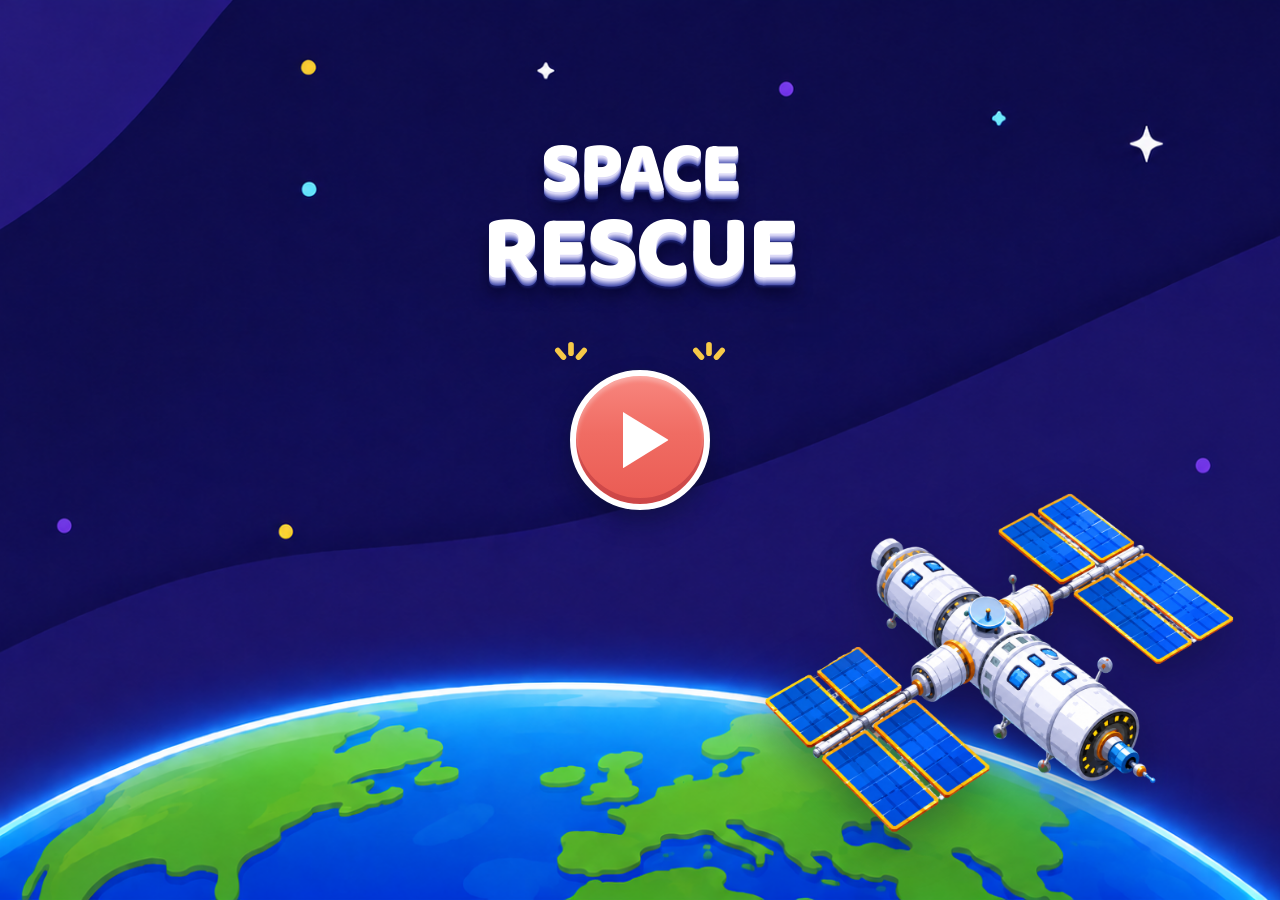
==== commit 8c25d1dd: "Refactor intro and lesson scripts for improved narration flow and interaction - Updated the intro sc" ====
--- a/index.html
+++ b/index.html
@@ -4,6 +4,9 @@
   <meta charset="utf-8">
   <meta name="viewport" content="width=device-width, initial-scale=1">
   <title>Space Rescue</title>
+  <link rel="preconnect" href="https://fonts.googleapis.com">
+  <link rel="preconnect" href="https://fonts.gstatic.com" crossorigin>
+  <link href="https://fonts.googleapis.com/css2?family=Baloo+2:wght@700;800&display=swap" rel="stylesheet">
   <link rel="stylesheet" href="css/space.css">
   <link rel="stylesheet" href="css/panel.css">
   <link rel="stylesheet" href="css/game.css">
@@ -22,7 +25,7 @@
         <span class="title-space">SPACE</span>
         <span class="title-rescue">RESCUE</span>
       </h1>
-      <button type="button" id="start-btn">START</button>
+      <button type="button" id="start-btn" aria-label="Start game"></button>
     </div>
   </div>
 
@@ -38,6 +41,7 @@
         <img class="intro-meteor m2" src="assets/comet.svg" alt="">
         <img class="intro-meteor m3" src="assets/comet.svg" alt="">
       </div>
+      <div class="scene-dim" aria-hidden="true"></div>
       <div class="narrator">
         <span class="who">NARRATOR:</span>
         <p class="line"></p>
@@ -49,7 +53,7 @@
       <div class="scene">
         <div class="intro-cannon">
           <img class="intro-barrel" src="assets/Canon1.svg" alt="">
-          <img class="intro-base" src="assets/Camnono.png" alt="Defence cannon">
+          <img class="intro-base dome-tint" src="assets/Camnono.png" alt="Defence cannon">
         </div>
         <svg class="warn" viewBox="0 0 64 64" aria-hidden="true">
           <path d="M32 6 60 56 H4 Z" fill="none" stroke="#ff4b3e" stroke-width="5" stroke-linejoin="round"/>
@@ -57,6 +61,7 @@
           <circle cx="32" cy="48" r="3.2" fill="#ff4b3e"/>
         </svg>
       </div>
+      <div class="scene-dim" aria-hidden="true"></div>
       <div class="narrator">
         <span class="who">NARRATOR:</span>
         <p class="line"></p>
@@ -74,16 +79,19 @@
                Canon2.svg art — height kept the same (matches the barrel's
                calibrated foot position) and width recomputed to its true
                aspect, recentred under the barrel's x=150 pivot -->
-          <image href="assets/Camnono.png" x="46.4" y="194.8" width="207.1" height="143.8"/>
+          <image class="dome-tint" href="assets/Camnono.png" x="46.4" y="194.8" width="207.1" height="143.8"/>
           <image class="demo-barrel" href="assets/Canon1.svg" x="125.3" y="197.25" width="49.4" height="147.5"/>
         </svg>
       </div>
+      <div class="scene-dim" aria-hidden="true"></div>
       <div class="narrator">
         <span class="who">NARRATOR:</span>
         <p class="line"></p>
-        <button type="button" id="lets-learn" hidden>LET’S LEARN ▸</button>
       </div>
     </section>
+
+    <!-- icon nav: appears bottom-right once the sequence completes -->
+    <button type="button" id="lets-learn" class="nav-next" hidden aria-label="Continue to the lesson"></button>
   </div>
 
   <!-- ============ Angle defence game ============ -->
@@ -100,7 +108,7 @@
       <canvas id="fx-canvas" aria-hidden="true"></canvas>
       <div id="cannon">
         <img id="cannon-barrel" src="assets/Canon1.svg" alt="">
-        <img id="cannon-base" src="assets/Camnono.png" alt="Cannon">
+        <img id="cannon-base" class="dome-tint" src="assets/Camnono.png" alt="Cannon">
       </div>
       <!-- shield lamps: ground level, clear of every meteor approach path -->
       <span id="lives" aria-label="Shields remaining"></span>
@@ -108,6 +116,9 @@
 
     <!-- answer pad -->
     <div id="options" role="group" aria-label="Angle choices"></div>
+
+    <!-- tutorial spotlight: dims everything except the element in focus -->
+    <div id="tutorial-dim" aria-hidden="true"></div>
 
     <!-- full-screen red wash when the cannon takes a hit -->
     <div id="damage-flash" aria-hidden="true"></div>
@@ -137,7 +148,7 @@
         </g>
         <path class="fc-disc" d="M 70 330 A 80 80 0 0 1 230 330 Z"/>
         <path class="fc-ring" d="M 95 330 A 55 55 0 0 1 205 330" fill="none"/>
-        <image href="assets/Camnono.png" x="46.4" y="194.8" width="207.1" height="143.8"/>
+        <image class="dome-tint" href="assets/Camnono.png" x="46.4" y="194.8" width="207.1" height="143.8"/>
         <image href="assets/Canon1.svg" x="125.3" y="197.25" width="49.4" height="147.5"/>
       </svg>
       <button type="button" id="again-btn" class="splash-btn">PLAY AGAIN ▸</button>
@@ -147,6 +158,7 @@
 
   <script src="export/space-background.js"></script>
   <script src="js/space-init.js"></script>
+  <script src="js/vo.js"></script>
   <script src="js/sfx.js"></script>
   <script src="js/fire-fx.js"></script>
   <script src="js/game.js"></script>
--- a/css/panel.css
+++ b/css/panel.css
@@ -56,3 +56,72 @@
   border-radius: 999px;
   background: var(--panel-accent);
 }
+
+/* ============ shared icon nav button ============
+   The single "continue" control across the whole game: a round arrow
+   button pinned to the bottom-right, outside the instruction bar, with a
+   subtle pulsing glow. Used by the intro (#lets-learn) and the lesson
+   (#lesson-next). */
+.nav-next {
+  position: absolute;
+  right: clamp(22px, 3.5vw, 48px);
+  bottom: clamp(22px, 4.5vh, 48px);
+  z-index: 8;
+  width: clamp(60px, 6.8vw, 80px);
+  height: clamp(60px, 6.8vw, 80px);
+  padding: 0;
+  cursor: pointer;
+  border: 4px solid #ffffff;
+  border-radius: 50%;
+  background: linear-gradient(180deg, #57c8ff 0%, #2f7de0 100%);
+  box-shadow:
+    inset 0 -0.28em 0 rgba(23, 82, 160, 0.5),
+    0 8px 18px rgba(5, 8, 30, 0.4),
+    0 0 16px rgba(64, 170, 255, 0.45);
+  animation: nav-next-pulse 1.7s ease-in-out infinite;
+  transition: transform 0.1s ease;
+  -webkit-tap-highlight-color: transparent;
+}
+
+.nav-next::before {
+  content: "";
+  display: block;
+  margin: 0 auto;
+  width: 38%;
+  height: 44%;
+  background: #ffffff;
+  clip-path: polygon(6% 0, 100% 50%, 6% 100%);
+  transform: translateX(9%);   /* optical centre for a play-style arrow */
+  filter: drop-shadow(0 2px 0 rgba(20, 60, 130, 0.4));
+}
+
+.nav-next:hover { transform: translateY(-2px) scale(1.05); }
+.nav-next:active { transform: translateY(2px); }
+.nav-next[hidden] { display: none; }
+
+@keyframes nav-next-pulse {
+  0%, 100% {
+    box-shadow:
+      inset 0 -0.28em 0 rgba(23, 82, 160, 0.5),
+      0 8px 18px rgba(5, 8, 30, 0.4),
+      0 0 10px rgba(64, 170, 255, 0.3);
+  }
+  50% {
+    box-shadow:
+      inset 0 -0.28em 0 rgba(23, 82, 160, 0.5),
+      0 8px 18px rgba(5, 8, 30, 0.4),
+      0 0 30px rgba(64, 170, 255, 0.85);
+  }
+}
+
+/* accent bar heartbeat while the VoiceOver is reading the panel's line */
+@keyframes accent-speak {
+  0%, 100% { opacity: 1; }
+  50%      { opacity: 0.4; }
+}
+
+/* the cannon's dome art (Camnono.png) is painted white — this shared tint
+   settles it into the scene's indigo palette wherever it appears */
+.dome-tint {
+  filter: brightness(0.8) sepia(0.9) saturate(2.6) hue-rotate(180deg);
+}
--- a/css/game.css
+++ b/css/game.css
@@ -18,6 +18,9 @@
   align-items: center;
   gap: 10px;
   margin: 18px 22px 0;
+  /* stays readable above the tutorial dim layer (z 6) */
+  position: relative;
+  z-index: 7;
 }
 
 #prompt {
@@ -83,6 +86,76 @@
   height: 100%;
   z-index: 4;
 }
+
+/* --- Tutorial spotlight --- */
+/* dim wash over the whole game; spotlighted elements are lifted above it */
+#tutorial-dim {
+  position: absolute;
+  inset: 0;
+  z-index: 6;
+  background: rgba(4, 8, 28, 0.68);
+  opacity: 0;
+  pointer-events: none;
+  transition: opacity 0.45s ease;
+}
+
+#tutorial-dim.on { opacity: 1; }
+
+/* the element the VoiceOver is talking about: raised over the dim layer
+   with a soft pulsing halo so it reads as "look here" */
+.spot {
+  z-index: 7;
+  animation: spot-pulse 1.5s ease-in-out infinite;
+}
+
+#options.spot { position: relative; }   /* static box needs a position for z */
+
+@keyframes spot-pulse {
+  0%, 100% { filter: drop-shadow(0 0 12px rgba(255, 214, 94, 0.55)); }
+  50%      { filter: drop-shadow(0 0 30px rgba(255, 214, 94, 0.95)); }
+}
+
+/* --- approach line + angle arc --- */
+/* dotted tether pivot → asteroid: marching dashes for urgency, fades in
+   the moment the asteroid enters the screen */
+#approach-line {
+  animation: ray-fade-in 0.5s ease, dash-march 0.55s linear infinite;
+}
+
+#angle-arc { animation: ray-fade-in 0.5s ease; }
+
+@keyframes ray-fade-in { from { opacity: 0; } }
+
+/* dasharray is 10 9 → one full period is 19px */
+@keyframes dash-march { to { stroke-dashoffset: -19px; } }
+
+/* targeted feedback: the relevant angle glows and pulses while the
+   VoiceOver names its type */
+#angle-arc.highlight {
+  animation: arc-pulse 0.9s ease-in-out infinite;
+}
+
+#approach-line.highlight {
+  animation: dash-march 0.55s linear infinite, arc-pulse 0.9s ease-in-out infinite;
+}
+
+@keyframes arc-pulse {
+  0%, 100% { stroke-width: 3.5; filter: drop-shadow(0 0 4px rgba(255, 212, 94, 0.9)); }
+  50%      { stroke-width: 6.5; filter: drop-shadow(0 0 16px rgba(255, 212, 94, 1)); }
+}
+
+/* type name that pops beside the highlighted arc */
+.angle-callout {
+  fill: #ffd45e;
+  font-size: 26px;
+  font-weight: 800;
+  paint-order: stroke;
+  stroke: rgba(10, 16, 56, 0.85);
+  stroke-width: 5px;
+  animation: callout-pop 0.35s cubic-bezier(0.3, 1.6, 0.5, 1);
+}
+
+@keyframes callout-pop { from { opacity: 0; } }
 
 #meteor {
   position: absolute;
@@ -149,6 +222,31 @@
   transform-origin: 50% 90%;
   transform: translateX(-50%) rotate(0deg);
   transition: transform 0.28s cubic-bezier(0.34, 1.4, 0.5, 1);
+}
+
+/* a hit cannon chars, keels over and sinks — one life gone */
+#cannon.destroyed {
+  animation: cannon-destroy 0.8s ease-in forwards;
+}
+
+@keyframes cannon-destroy {
+  0%   { transform: translateX(-50%); filter: none; opacity: 1; }
+  25%  { filter: brightness(1.8) saturate(0.5); }
+  100% {
+    transform: translateX(-50%) translateY(45%) rotate(9deg);
+    filter: brightness(0.3) saturate(0.15);
+    opacity: 0;
+  }
+}
+
+/* the replacement cannon rides up from below the screen into position */
+#cannon.respawn {
+  animation: cannon-respawn 0.9s cubic-bezier(0.22, 0.9, 0.32, 1.06) forwards;
+}
+
+@keyframes cannon-respawn {
+  from { transform: translateX(-50%) translateY(115%); }
+  to   { transform: translateX(-50%) translateY(0); }
 }
 
 /* cannon bolt */
@@ -392,9 +490,10 @@
   flex-direction: column;
   align-items: center;
   margin: 0;
-  font-family: "Arial Rounded MT Bold", "Trebuchet MS", "Segoe UI", Verdana, sans-serif;
-  font-weight: 900;
-  line-height: 1.02;
+  /* display face: Baloo 2 (Google Fonts) with the old stack as offline fallback */
+  font-family: "Baloo 2", "Arial Rounded MT Bold", "Trebuchet MS", "Segoe UI", Verdana, sans-serif;
+  font-weight: 800;
+  line-height: 0.98;
   color: #ffffff;
   text-shadow:
     0 2px 0 #dcdaf7,                        /* lavender underside, darkening */
@@ -453,27 +552,21 @@
   background: linear-gradient(90deg, #a5ecff, transparent);
 }
 
-/* Start button: chunky cartoon pill — coral red body, thick white ring,
-   darker bottom lip for the 3D toy look, yellow accent ticks above corners */
+/* Start button: icon-only — a chunky round coral play button with a thick
+   white ring and yellow emphasis ticks, sized and centred for balance */
 #start-btn {
   position: relative;
   display: inline-flex;
   align-items: center;
   justify-content: center;
-  gap: 0.7em;
   cursor: pointer;
-  margin-top: 9vh;
-  padding: 0.85em 1.9em 1em;
-  min-width: clamp(190px, 21vw, 280px);
+  margin-top: 8vh;
+  width: clamp(96px, 11vw, 140px);
+  height: clamp(96px, 11vw, 140px);
+  padding: 0;
   border: 6px solid #ffffff;
-  border-radius: 999px;
+  border-radius: 50%;
   background: linear-gradient(180deg, #f8867e 0%, #f06c63 45%, #ea5b53 100%);
-  font-family: "Arial Rounded MT Bold", "Trebuchet MS", "Segoe UI", Verdana, sans-serif;
-  font-size: clamp(1.3rem, 2.8vw, 1.9rem);
-  font-weight: 800;
-  letter-spacing: 0.05em;
-  color: #ffffff;
-  text-shadow: 0 2px 0 rgba(178, 52, 48, 0.5);
   box-shadow:
     inset 0 -0.45em 0 rgba(183, 55, 62, 0.55),  /* darker bottom lip */
     inset 0 0.3em 0.35em rgba(255, 255, 255, 0.3), /* top highlight */
@@ -481,16 +574,23 @@
     0 12px 24px rgba(8, 12, 36, 0.45);
   -webkit-tap-highlight-color: transparent;
   transition: transform 0.12s ease, box-shadow 0.12s ease;
-}
-
-/* white play triangle */
+  animation: start-breathe 2.2s ease-in-out infinite;
+}
+
+/* white play triangle, optically centred */
 #start-btn::before {
   content: "";
-  width: 0.8em;
-  height: 0.95em;
+  width: 38%;
+  height: 44%;
   background: #ffffff;
-  clip-path: polygon(0 0, 100% 50%, 0 100%);
+  clip-path: polygon(6% 0, 100% 50%, 6% 100%);
+  transform: translateX(9%);
   filter: drop-shadow(0 2px 0 rgba(178, 52, 48, 0.5));
+}
+
+@keyframes start-breathe {
+  0%, 100% { transform: scale(1); }
+  50%      { transform: scale(1.05); }
 }
 
 /* yellow emphasis ticks bursting above each corner */
--- a/css/intro.css
+++ b/css/intro.css
@@ -54,6 +54,7 @@
    light-blue accent bar (matches the lesson panel design) --- */
 .narrator {
   position: relative;
+  z-index: 2;   /* the card stays bright above the full-slide dim wash */
   box-sizing: border-box;
   display: grid;
   grid-template-columns: 9px 1fr;
@@ -91,43 +92,36 @@
 .narrator .line {
   grid-column: 2;
   margin: 0;
-  min-height: 2.6em;
+  min-height: 2.4em;
   color: #1e2a66;
-  font-size: clamp(1rem, 2.2vw, 1.35rem);
+  font-size: clamp(1.1rem, 2.5vw, 1.6rem);
   font-weight: 800;
   line-height: 1.35;
   text-shadow: 0 1px 0 rgba(255, 255, 255, 0.85);
 }
 
-/* the last card ends on a call-to-action instead of auto-advancing */
-#lets-learn {
-  grid-column: 2;
-  justify-self: end;
-  margin-top: 0.9em;
-  cursor: pointer;
-  padding: 0.6em 1.7em;
-  border: 3px solid #ffffff;
-  border-radius: 999px;
-  background: linear-gradient(180deg, #57c8ff 0%, #2f7de0 100%);
-  color: #ffffff;
-  font: inherit;
-  font-size: clamp(0.95rem, 1.9vw, 1.2rem);
-  font-weight: 800;
-  letter-spacing: 0.06em;
-  text-shadow: 0 1px 0 rgba(20, 60, 130, 0.45);
-  box-shadow:
-    inset 0 -0.25em 0 rgba(23, 82, 160, 0.5),
-    0 8px 18px rgba(5, 8, 30, 0.35),
-    0 0 16px rgba(64, 170, 255, 0.45);
-  animation: learn-pop 0.4s cubic-bezier(0.3, 1.6, 0.5, 1);
-  transition: transform 0.1s ease;
-}
-#lets-learn:hover { transform: translateY(-2px); }
-#lets-learn:active { transform: translateY(2px); }
-#lets-learn[hidden] { display: none; }
-
-@keyframes learn-pop {
-  from { transform: scale(0.5); opacity: 0; }
+/* --- VoiceOver spotlight: while a line plays, the WHOLE slide dims —
+   scene and narrator band alike — and only the element being talked
+   about (plus the narrator card) is lifted above the wash --- */
+.scene-dim {
+  position: absolute;
+  inset: 0;
+  z-index: 1;
+  background: rgba(4, 8, 28, 0);
+  transition: background 0.6s ease;
+  pointer-events: none;
+}
+
+.slide.dim .scene-dim { background: rgba(4, 8, 28, 0.55); }
+
+.slide.dim .focus {
+  z-index: 2;
+  filter: drop-shadow(0 0 22px rgba(255, 214, 94, 0.75));
+}
+
+/* accent bar heartbeat while the narrator is speaking */
+.narrator.speaking::before {
+  animation: accent-speak 0.9s ease-in-out infinite;
 }
 
 /* --- hook 1: station under meteor fire --- */
--- a/css/lesson.css
+++ b/css/lesson.css
@@ -14,7 +14,8 @@
   user-select: none;     /* drags must never highlight the UI text */
 }
 
-/* the full-screen neon teaching board — everything sits on it */
+/* the full-screen neon teaching board — everything sits on it:
+   graph-paper grid lines over a calm nebula wash and indigo gradient */
 #lesson-board {
   position: absolute;
   inset: 12px;
@@ -23,6 +24,7 @@
     radial-gradient(120% 90% at 50% 0%, rgba(80, 110, 210, 0.22), transparent 60%),
     repeating-linear-gradient(0deg, rgba(105, 150, 235, 0.13) 0 1.5px, transparent 1.5px 52px),
     repeating-linear-gradient(90deg, rgba(105, 150, 235, 0.13) 0 1.5px, transparent 1.5px 52px),
+    radial-gradient(70% 55% at 18% 88%, rgba(120, 80, 200, 0.16), transparent 70%),
     linear-gradient(180deg, #162462 0%, #101c50 100%);
   box-shadow: inset 0 0 90px rgba(4, 8, 34, 0.6);
   pointer-events: none;
@@ -110,10 +112,15 @@
   margin: 0;
   align-self: center;
   color: #1e2a66;
-  font-size: clamp(1.05rem, 2.2vw, 1.55rem);
+  font-size: clamp(1.15rem, 2.5vw, 1.75rem);
   font-weight: 800;
   line-height: 1.3;
   text-shadow: 0 1px 0 rgba(255, 255, 255, 0.85);
+}
+
+/* accent bar heartbeat while the VoiceOver reads the line */
+#lesson-say.speaking .say-inner::before {
+  animation: accent-speak 0.9s ease-in-out infinite;
 }
 
 #lesson-say .hint {
@@ -156,12 +163,16 @@
   pointer-events: none;   /* only the chips themselves take input */
 }
 
-#drag-dock h4 {
-  margin: 0 0 2px;
-  color: #8fa2e8;
-  font-size: 12px;
-  font-weight: 800;
-  letter-spacing: 0.2em;
+/* wrong drop: the chip lands, shakes its head where it was dropped
+   (--dx/--dy hold the drop offset), then transitions back home */
+#drag-dock .lesson-drag.shake {
+  animation: drag-shake 0.48s ease;
+}
+
+@keyframes drag-shake {
+  0%, 100% { transform: translate(var(--dx), var(--dy)); }
+  20%, 60% { transform: translate(calc(var(--dx) - 9px), var(--dy)) rotate(-4deg); }
+  40%, 80% { transform: translate(calc(var(--dx) + 9px), var(--dy)) rotate(4deg); }
 }
 
 #drag-dock .lesson-drag {
@@ -220,6 +231,12 @@
   filter: drop-shadow(0 0 6px rgba(255, 205, 80, 0.65));
 }
 
+/* per-target hues: each slot and its arrow share a colour so the pairs
+   read at a glance — gold = angle, cyan = arms, pink = vertex */
+.ls-leader--gold { stroke: #ffd75e; filter: drop-shadow(0 0 6px rgba(255, 205, 80, 0.65)); }
+.ls-leader--cyan { stroke: #5fd6ff; filter: drop-shadow(0 0 6px rgba(95, 214, 255, 0.6)); }
+.ls-leader--pink { stroke: #e88bff; filter: drop-shadow(0 0 6px rgba(232, 139, 255, 0.6)); }
+
 .ls-leader.done {
   stroke: #57c46b;
   stroke-dasharray: none;
@@ -269,19 +286,27 @@
 
 .ls-callout {
   fill: #ffffff;
-  font-size: 40px;
-  font-weight: 800;
-}
-
-/* quiz cards */
+  font-size: 46px;
+  font-weight: 800;
+}
+
+/* bowed label arrow — rounded, softly glowing, sleeker than a bare line */
+.ls-callout-arrow {
+  stroke: #ffd75e;
+  stroke-width: 5;
+  stroke-linecap: round;
+  filter: drop-shadow(0 0 6px rgba(255, 205, 80, 0.55));
+}
+
+/* quiz cards — soft indigo gradient panels, big tappable targets */
 .ls-card { cursor: pointer; }
 .ls-card rect {
-  fill: rgba(18, 22, 44, 0.88);
-  stroke: rgba(140, 160, 255, 0.25);
-  stroke-width: 2;
+  fill: url(#lg-card);
+  stroke: rgba(140, 160, 255, 0.3);
+  stroke-width: 2.5;
   transition: stroke 0.2s ease;
 }
-.ls-card:hover rect { stroke: rgba(140, 160, 255, 0.7); }
+.ls-card:hover rect { stroke: rgba(140, 160, 255, 0.75); }
 .ls-card.right rect { stroke: #7ef06e; stroke-width: 5; }
 .ls-card.wrong rect { stroke: #ff5f54; stroke-width: 5; }
 
@@ -295,6 +320,16 @@
   stroke-width: 6;
 }
 
+/* wrong comparison pick: the arcs — the turn to compare — call attention */
+.ls-mini-arc.flash {
+  animation: arc-attention 0.85s ease-in-out infinite;
+}
+
+@keyframes arc-attention {
+  0%, 100% { stroke: rgba(233, 236, 248, 0.85); stroke-width: 6; }
+  50%      { stroke: #ffd75e; stroke-width: 10; }
+}
+
 .ls-recap-name {
   fill: #ffd75e;
   font-size: 30px;
@@ -302,16 +337,19 @@
   text-anchor: middle;
 }
 
-/* --- recap: interactive angle-explorer disc --- */
+/* --- recap: interactive angle-explorer disc — a translucent indigo dial
+   with a glowing rim, in the board's own palette (no more white slab) --- */
 .ae-disc {
-  fill: #ffffff;
-  filter: drop-shadow(0 12px 32px rgba(3, 10, 40, 0.55));
-}
-.ae-cross { stroke: rgba(35, 48, 124, 0.16); stroke-width: 2.5; }
-#ae-fill { fill: rgba(255, 176, 82, 0.32); }
+  fill: rgba(30, 42, 104, 0.85);
+  stroke: rgba(130, 165, 255, 0.5);
+  stroke-width: 3;
+  filter: drop-shadow(0 0 34px rgba(70, 115, 235, 0.4));
+}
+.ae-cross { stroke: rgba(165, 190, 255, 0.22); stroke-width: 2.5; }
+#ae-fill { fill: rgba(255, 176, 82, 0.3); }
 #ae-arc { stroke: #ff9f2e; stroke-width: 7; stroke-linecap: round; }
-.ae-ray { stroke: #f5a623; stroke-width: 11; stroke-linecap: round; }
-.ae-hub { fill: #ffffff; stroke: #4a6cf0; stroke-width: 6; }
+.ae-ray { stroke: #ffb340; stroke-width: 11; stroke-linecap: round; }
+.ae-hub { fill: #101c50; stroke: #8fb4ff; stroke-width: 6; }
 
 #ae-handle {
   fill: #ffb340;
@@ -341,6 +379,8 @@
   pointer-events: none;
 }
 
+/* drop capsule: a soft glowing pill instead of a dashed box — a quiet "?"
+   marks it as an empty home until a label lands */
 .lesson-zone {
   position: absolute;
   transform: translate(-50%, -50%);
@@ -348,24 +388,76 @@
   display: flex;
   align-items: center;
   justify-content: center;
-  min-width: 165px;
-  padding: 0.65em 1em;
-  border: 3px dashed #ffd75e;
-  border-radius: 12px;
-  background: rgba(18, 24, 56, 0.6);
-  color: rgba(255, 215, 94, 0.8);
-  font-weight: 800;
-  font-size: clamp(0.72rem, 1.25vw, 0.9rem);
-  letter-spacing: 0.14em;
+  min-width: 150px;
+  padding: 0.55em 1em;
+  border: 2.5px solid rgba(136, 190, 255, 0.55);
+  border-radius: 999px;
+  background: radial-gradient(120% 160% at 50% 0%,
+    rgba(70, 96, 190, 0.45), rgba(28, 38, 92, 0.6));
+  box-shadow:
+    inset 0 0 16px rgba(90, 140, 255, 0.22),
+    0 0 14px rgba(80, 140, 255, 0.28);
+  color: rgba(190, 210, 255, 0.85);
+  font-weight: 800;
+  font-size: clamp(1rem, 1.8vw, 1.3rem);
   text-align: center;
 }
+.lesson-zone::before { content: none; }
+
+/* capsule tinted to its leader's hue */
+.lesson-zone.tint-gold {
+  border-color: rgba(255, 215, 94, 0.6);
+  color: rgba(255, 222, 140, 0.9);
+  box-shadow:
+    inset 0 0 16px rgba(255, 200, 80, 0.16),
+    0 0 14px rgba(255, 195, 70, 0.3);
+}
+.lesson-zone.tint-cyan {
+  border-color: rgba(95, 214, 255, 0.6);
+  color: rgba(165, 228, 255, 0.9);
+  box-shadow:
+    inset 0 0 16px rgba(95, 214, 255, 0.18),
+    0 0 14px rgba(95, 214, 255, 0.3);
+}
+.lesson-zone.tint-pink {
+  border-color: rgba(232, 139, 255, 0.6);
+  color: rgba(242, 185, 255, 0.92);
+  box-shadow:
+    inset 0 0 16px rgba(232, 139, 255, 0.16),
+    0 0 14px rgba(232, 139, 255, 0.28);
+}
+
 .lesson-zone.filled {
-  border-style: solid;
   border-color: #57c46b;
-  background: rgba(214, 247, 221, 0.95);
+  background: linear-gradient(180deg, #eafff0 0%, #c9f3d2 100%);
+  box-shadow: 0 0 18px rgba(87, 196, 107, 0.45);
   color: #14672f;
   font-size: clamp(0.9rem, 1.6vw, 1.1rem);
-  letter-spacing: 0.02em;
+  animation: zone-pop 0.35s cubic-bezier(0.3, 1.6, 0.5, 1);
+}
+
+@keyframes zone-pop {
+  from { transform: translate(-50%, -50%) scale(0.75); }
+}
+
+/* celebratory sparkles when a label lands in the right capsule */
+.zone-spark {
+  position: absolute;
+  z-index: 4;
+  pointer-events: none;
+  color: #ffd75e;
+  font-size: 24px;
+  text-shadow: 0 0 10px rgba(255, 205, 80, 0.9);
+  animation: zone-spark 0.75s ease-out forwards;
+}
+.zone-spark::before { content: "✦"; }
+
+@keyframes zone-spark {
+  from { transform: translate(-50%, -50%) scale(0.4); opacity: 1; }
+  to {
+    transform: translate(calc(-50% + var(--dx)), calc(-50% + var(--dy))) scale(1.15);
+    opacity: 0;
+  }
 }
 
 .lesson-drag {
@@ -402,6 +494,10 @@
   0%, 100% { transform: translate(-30%, -6%) rotate(-14deg); }
   50%      { transform: translate(calc(-30% + 30px), calc(-6% + 24px)) rotate(12deg); }
 }
+
+/* the drag-demo hand is driven by a WAAPI script animation — the CSS
+   nudge loop must not fight it over `transform` */
+.lesson-hand.demo { animation: none; }
 
 #lesson-link {
   position: absolute;
--- a/css/splash.css
+++ b/css/splash.css
@@ -89,6 +89,8 @@
 .splash-title {
   margin: 0;
   color: #ffffff;
+  font-family: "Baloo 2", "Arial Rounded MT Bold", "Trebuchet MS", "Segoe UI", Verdana, sans-serif;
+  font-weight: 800;
   font-size: clamp(2.4rem, 7.5vw, 5.2rem);
   letter-spacing: 0.03em;
   text-shadow:
@@ -112,8 +114,9 @@
 }
 .fc-arc { stroke: #f5a623; stroke-width: 4; opacity: 0.9; }
 .fc-ticks line { stroke: #f5a623; stroke-width: 3.5; opacity: 0.8; }
-.fc-disc { fill: #edf1fb; }
-.fc-ring { stroke: #d5dcf0; stroke-width: 3; }
+/* protractor mount in the scene's own palette — no flat white slab */
+.fc-disc { fill: rgba(46, 58, 132, 0.85); stroke: rgba(150, 175, 255, 0.45); stroke-width: 2.5; }
+.fc-ring { stroke: rgba(150, 175, 255, 0.4); stroke-width: 3; }
 
 /* --- score readout (end-of-run) --- */
 .splash-stats {
